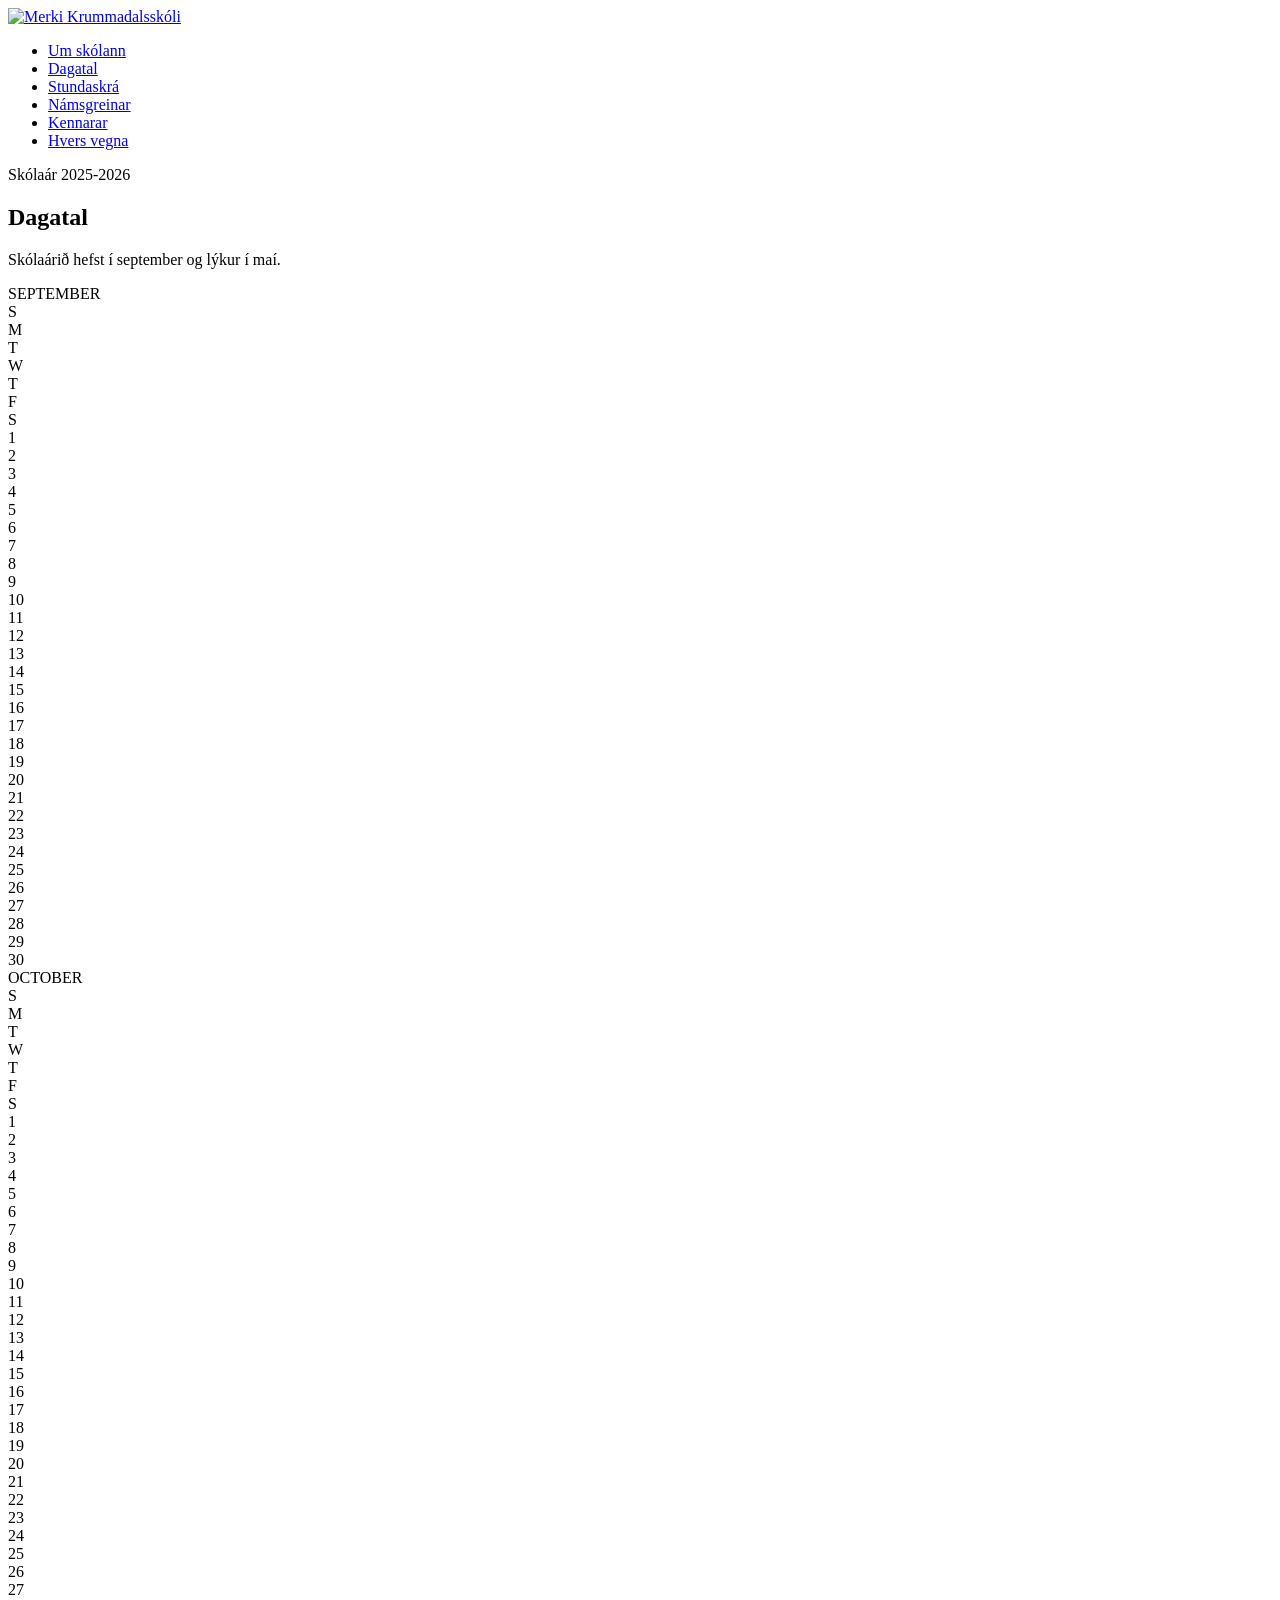
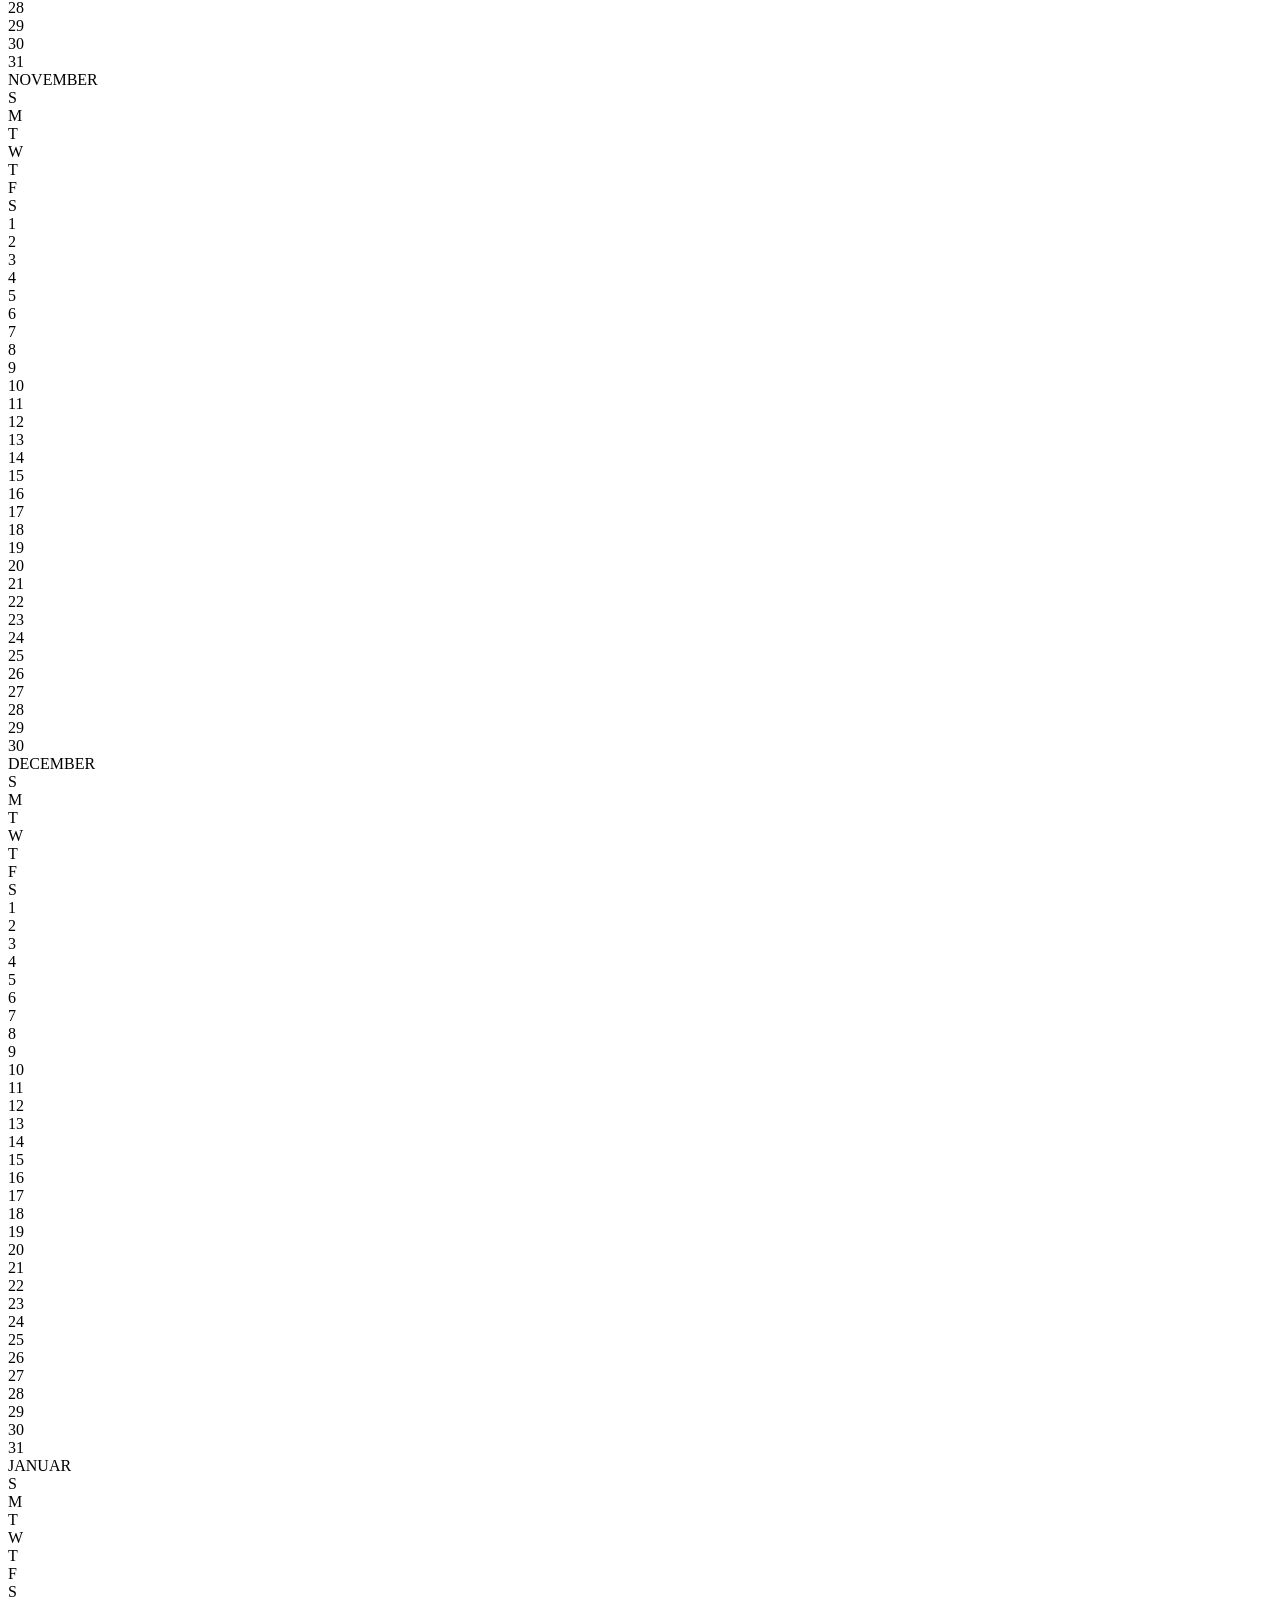
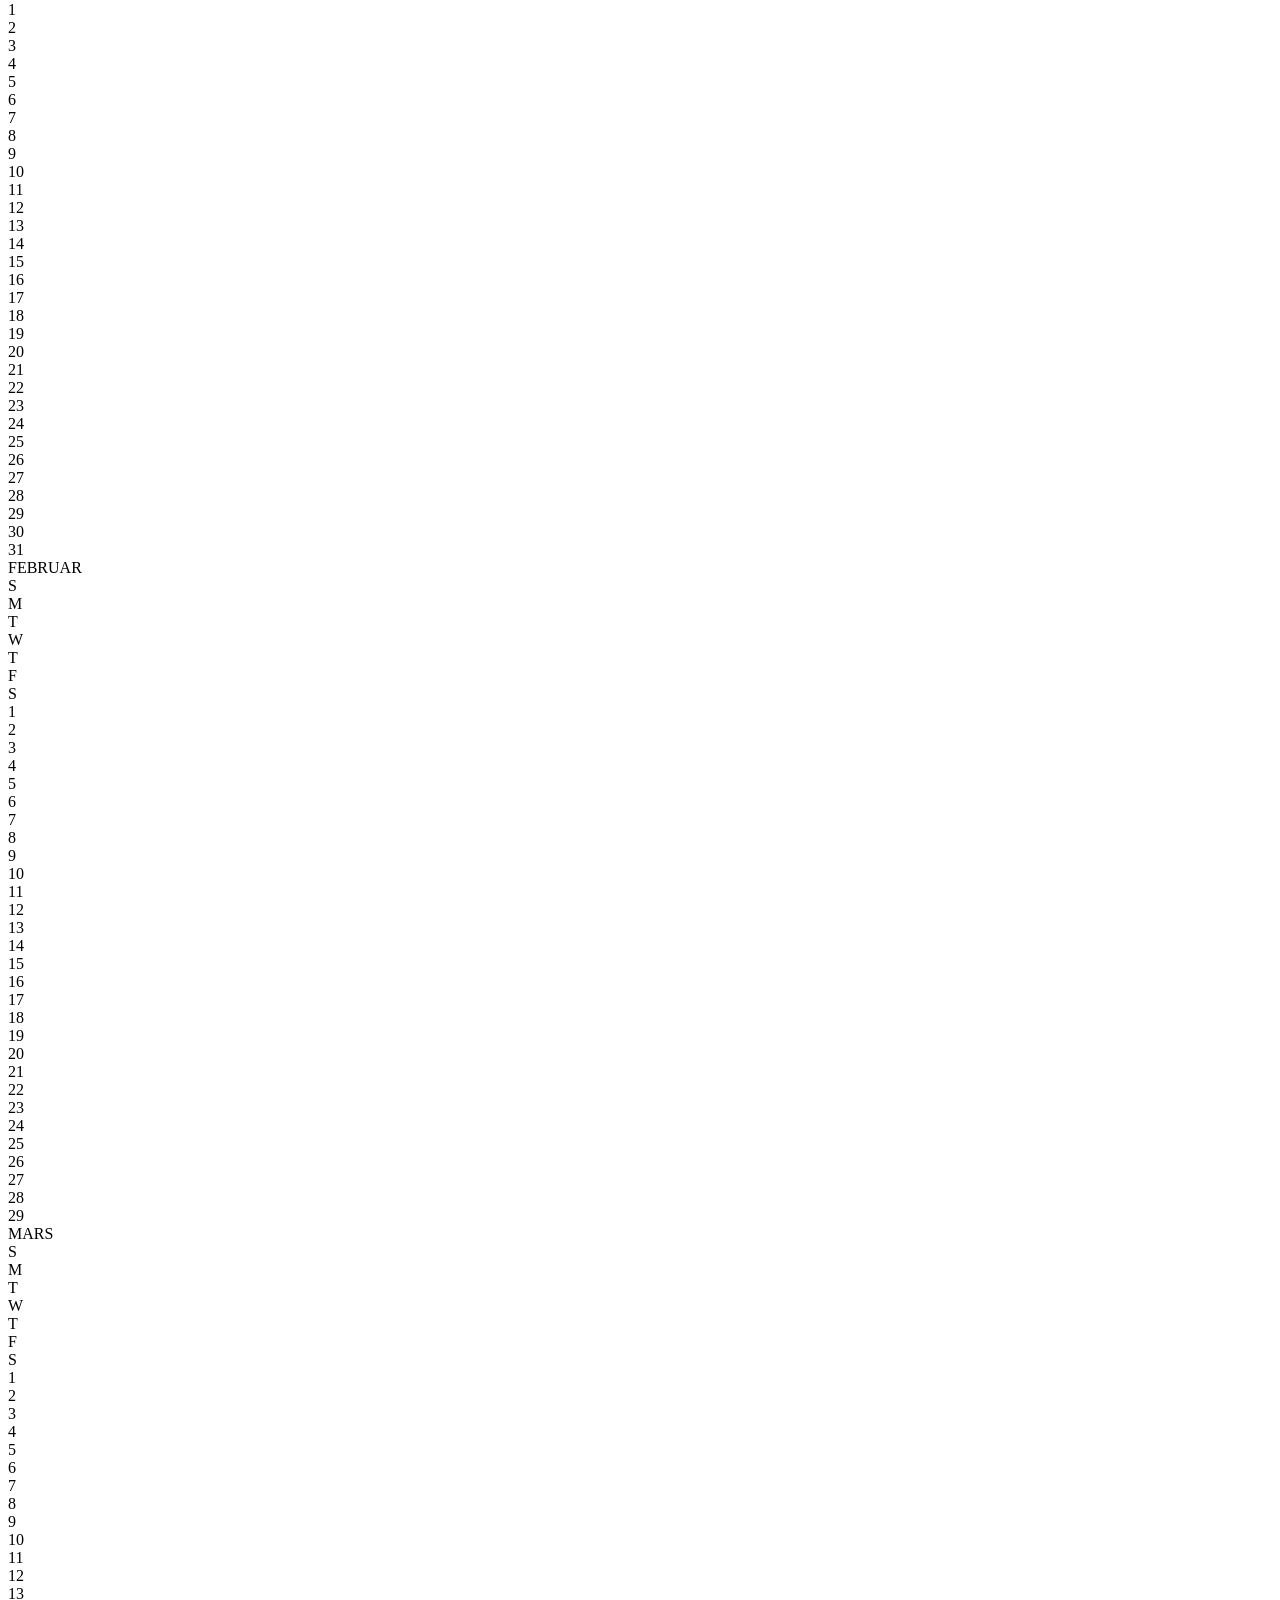
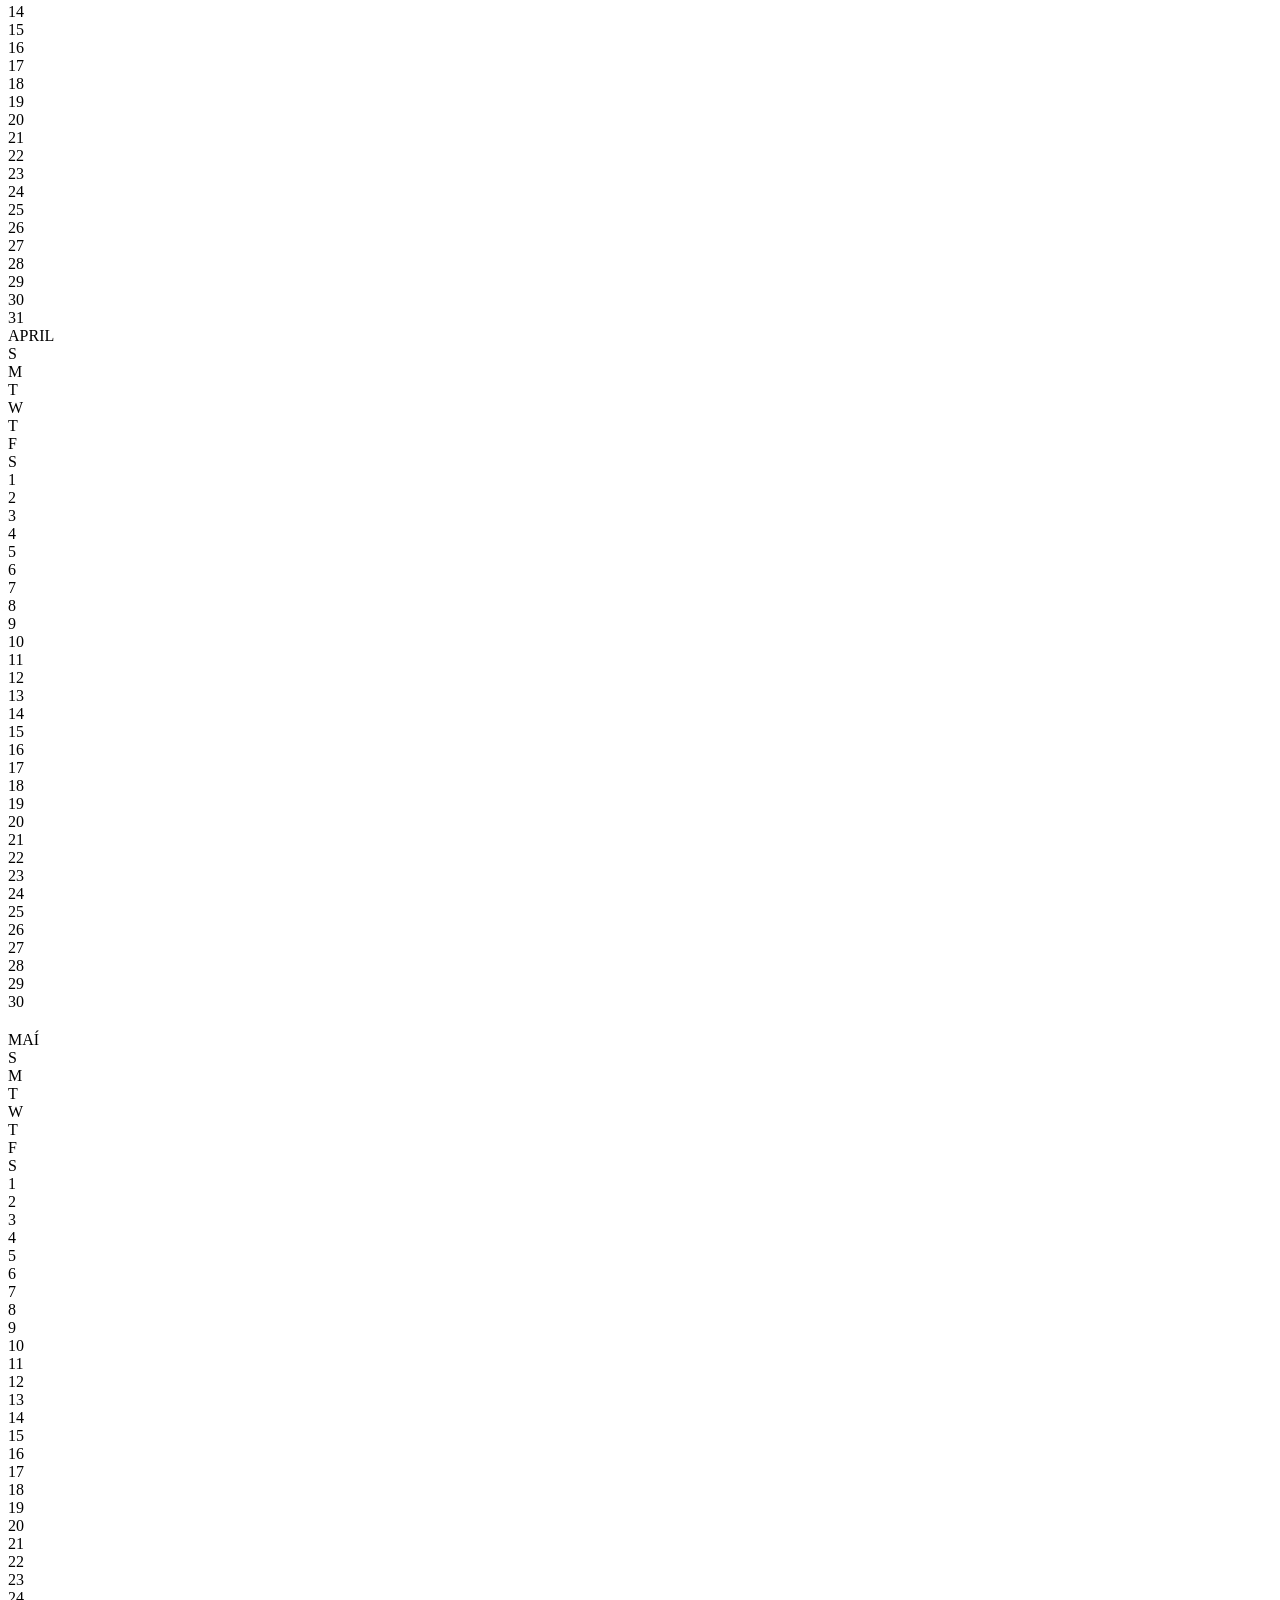
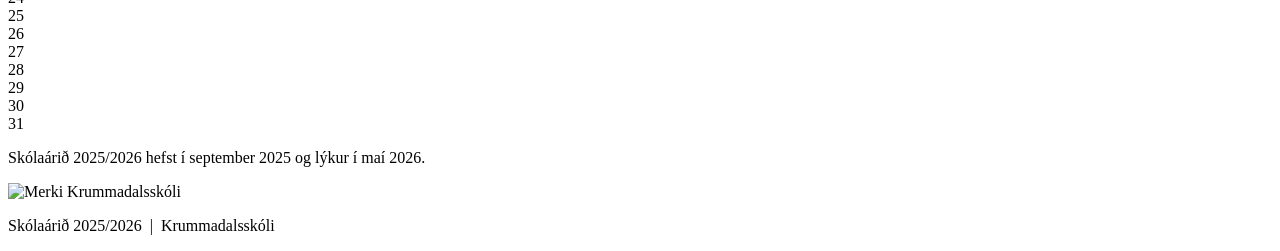
==== dagatal.html @ 973b2765 "Add files via upload" ====
<!DOCTYPE html>
<html lang="is">
<head>
<meta charset="UTF-8">
<meta name="viewport" content="width=device-width, initial-scale=1.0">
<title>Dagatal · Krummadalsskóli</title>
<link href="https://fonts.googleapis.com/css2?family=Fraunces:opsz,wght@9..144,700;9..144,900&family=Source+Serif+4:ital,wght@0,300;0,400;0,600;1,300&display=swap" rel="stylesheet">
<link rel="stylesheet" href="assets/style.css">
</head>
<body class="page-body">

<nav>
  <a class="nav-logo" href="index.html">
    <img src="assets/logo.jpg" alt="Merki">
    <span>Krummadalsskóli</span>
  </a>
  <ul class="nav-links">
    <li><a href="um.html">Um skólann</a></li>
    <li><a href="dagatal.html" class="active">Dagatal</a></li>
    <li><a href="stundaskra.html">Stundaskrá</a></li>
    <li><a href="namsgreinar.html">Námsgreinar</a></li>
    <li><a href="kennarar.html">Kennarar</a></li>
    <li><a href="hvers-vegna.html">Hvers vegna</a></li>
  </ul>
</nav>

<main>

<section class="subhero">
  <span class="label">Skólaár 2025-2026</span>
  <h1>Dagatal</h1>
  <p class="subhero-lead">Skólaárið hefst í september og lýkur í maí.</p>
</section>

<section class="calendar-section">
  <div class="container">

    <div class="cal-grid">

      <!-- SEPTEMBER -->
      <div class="cal-month">
        <div class="cal-header">SEPTEMBER</div>
        <div class="cal-days">
          <div class="cal-day-name">S</div><div class="cal-day-name">M</div><div class="cal-day-name">T</div><div class="cal-day-name">W</div><div class="cal-day-name">T</div><div class="cal-day-name">F</div><div class="cal-day-name">S</div>
          <div class="cal-day sun">1</div><div class="cal-day">2</div><div class="cal-day">3</div><div class="cal-day">4</div><div class="cal-day">5</div><div class="cal-day">6</div><div class="cal-day">7</div>
          <div class="cal-day sun">8</div><div class="cal-day">9</div><div class="cal-day">10</div><div class="cal-day">11</div><div class="cal-day">12</div><div class="cal-day">13</div><div class="cal-day">14</div>
          <div class="cal-day sun">15</div><div class="cal-day">16</div><div class="cal-day">17</div><div class="cal-day">18</div><div class="cal-day">19</div><div class="cal-day">20</div><div class="cal-day">21</div>
          <div class="cal-day sun">22</div><div class="cal-day">23</div><div class="cal-day">24</div><div class="cal-day">25</div><div class="cal-day">26</div><div class="cal-day">27</div><div class="cal-day">28</div>
          <div class="cal-day sun">29</div><div class="cal-day">30</div>
        </div>
      </div>

      <!-- OCTOBER -->
      <div class="cal-month">
        <div class="cal-header">OCTOBER</div>
        <div class="cal-days">
          <div class="cal-day-name">S</div><div class="cal-day-name">M</div><div class="cal-day-name">T</div><div class="cal-day-name">W</div><div class="cal-day-name">T</div><div class="cal-day-name">F</div><div class="cal-day-name">S</div>
          <div class="cal-day empty"></div><div class="cal-day">1</div><div class="cal-day">2</div><div class="cal-day">3</div><div class="cal-day">4</div><div class="cal-day">5</div><div class="cal-day sun">6</div>
          <div class="cal-day sun">7</div><div class="cal-day">8</div><div class="cal-day">9</div><div class="cal-day">10</div><div class="cal-day">11</div><div class="cal-day">12</div><div class="cal-day">13</div>
          <div class="cal-day sun">14</div><div class="cal-day">15</div><div class="cal-day">16</div><div class="cal-day">17</div><div class="cal-day">18</div><div class="cal-day">19</div><div class="cal-day">20</div>
          <div class="cal-day sun">21</div><div class="cal-day">22</div><div class="cal-day">23</div><div class="cal-day">24</div><div class="cal-day">25</div><div class="cal-day">26</div><div class="cal-day">27</div>
          <div class="cal-day sun">28</div><div class="cal-day">29</div><div class="cal-day">30</div><div class="cal-day">31</div>
        </div>
      </div>

      <!-- NOVEMBER -->
      <div class="cal-month">
        <div class="cal-header">NOVEMBER</div>
        <div class="cal-days">
          <div class="cal-day-name">S</div><div class="cal-day-name">M</div><div class="cal-day-name">T</div><div class="cal-day-name">W</div><div class="cal-day-name">T</div><div class="cal-day-name">F</div><div class="cal-day-name">S</div>
          <div class="cal-day empty"></div><div class="cal-day empty"></div><div class="cal-day empty"></div><div class="cal-day empty"></div><div class="cal-day empty"></div><div class="cal-day">1</div><div class="cal-day">2</div>
          <div class="cal-day sun">3</div><div class="cal-day">4</div><div class="cal-day">5</div><div class="cal-day">6</div><div class="cal-day">7</div><div class="cal-day">8</div><div class="cal-day">9</div>
          <div class="cal-day sun">10</div><div class="cal-day">11</div><div class="cal-day">12</div><div class="cal-day">13</div><div class="cal-day">14</div><div class="cal-day">15</div><div class="cal-day">16</div>
          <div class="cal-day sun">17</div><div class="cal-day">18</div><div class="cal-day">19</div><div class="cal-day">20</div><div class="cal-day">21</div><div class="cal-day">22</div><div class="cal-day">23</div>
          <div class="cal-day sun">24</div><div class="cal-day">25</div><div class="cal-day">26</div><div class="cal-day">27</div><div class="cal-day">28</div><div class="cal-day">29</div><div class="cal-day">30</div>
        </div>
      </div>

      <!-- DECEMBER -->
      <div class="cal-month">
        <div class="cal-header">DECEMBER</div>
        <div class="cal-days">
          <div class="cal-day-name">S</div><div class="cal-day-name">M</div><div class="cal-day-name">T</div><div class="cal-day-name">W</div><div class="cal-day-name">T</div><div class="cal-day-name">F</div><div class="cal-day-name">S</div>
          <div class="cal-day sun">1</div><div class="cal-day">2</div><div class="cal-day">3</div><div class="cal-day">4</div><div class="cal-day">5</div><div class="cal-day">6</div><div class="cal-day">7</div>
          <div class="cal-day sun">8</div><div class="cal-day">9</div><div class="cal-day">10</div><div class="cal-day">11</div><div class="cal-day">12</div><div class="cal-day">13</div><div class="cal-day">14</div>
          <div class="cal-day sun">15</div><div class="cal-day">16</div><div class="cal-day">17</div><div class="cal-day">18</div><div class="cal-day">19</div><div class="cal-day">20</div><div class="cal-day">21</div>
          <div class="cal-day sun">22</div><div class="cal-day">23</div><div class="cal-day">24</div><div class="cal-day">25</div><div class="cal-day">26</div><div class="cal-day">27</div><div class="cal-day">28</div>
          <div class="cal-day sun">29</div><div class="cal-day">30</div><div class="cal-day">31</div>
        </div>
      </div>

      <!-- JANUAR -->
      <div class="cal-month">
        <div class="cal-header">JANUAR</div>
        <div class="cal-days">
          <div class="cal-day-name">S</div><div class="cal-day-name">M</div><div class="cal-day-name">T</div><div class="cal-day-name">W</div><div class="cal-day-name">T</div><div class="cal-day-name">F</div><div class="cal-day-name">S</div>
          <div class="cal-day empty"></div><div class="cal-day">1</div><div class="cal-day">2</div><div class="cal-day">3</div><div class="cal-day">4</div><div class="cal-day">5</div><div class="cal-day">6</div>
          <div class="cal-day sun">7</div><div class="cal-day">8</div><div class="cal-day">9</div><div class="cal-day">10</div><div class="cal-day">11</div><div class="cal-day">12</div><div class="cal-day">13</div>
          <div class="cal-day sun">14</div><div class="cal-day">15</div><div class="cal-day">16</div><div class="cal-day">17</div><div class="cal-day">18</div><div class="cal-day">19</div><div class="cal-day">20</div>
          <div class="cal-day sun">21</div><div class="cal-day">22</div><div class="cal-day">23</div><div class="cal-day">24</div><div class="cal-day">25</div><div class="cal-day">26</div><div class="cal-day">27</div>
          <div class="cal-day sun">28</div><div class="cal-day">29</div><div class="cal-day">30</div><div class="cal-day">31</div>
        </div>
      </div>

      <!-- FEBRUAR -->
      <div class="cal-month">
        <div class="cal-header">FEBRUAR</div>
        <div class="cal-days">
          <div class="cal-day-name">S</div><div class="cal-day-name">M</div><div class="cal-day-name">T</div><div class="cal-day-name">W</div><div class="cal-day-name">T</div><div class="cal-day-name">F</div><div class="cal-day-name">S</div>
          <div class="cal-day empty"></div><div class="cal-day empty"></div><div class="cal-day empty"></div><div class="cal-day empty"></div><div class="cal-day">1</div><div class="cal-day">2</div><div class="cal-day">3</div>
          <div class="cal-day sun">4</div><div class="cal-day">5</div><div class="cal-day">6</div><div class="cal-day">7</div><div class="cal-day">8</div><div class="cal-day">9</div><div class="cal-day">10</div>
          <div class="cal-day sun">11</div><div class="cal-day">12</div><div class="cal-day">13</div><div class="cal-day">14</div><div class="cal-day">15</div><div class="cal-day">16</div><div class="cal-day">17</div>
          <div class="cal-day sun">18</div><div class="cal-day">19</div><div class="cal-day">20</div><div class="cal-day">21</div><div class="cal-day">22</div><div class="cal-day">23</div><div class="cal-day">24</div>
          <div class="cal-day sun">25</div><div class="cal-day">26</div><div class="cal-day">27</div><div class="cal-day">28</div><div class="cal-day">29</div>
        </div>
      </div>

      <!-- MARS -->
      <div class="cal-month">
        <div class="cal-header">MARS</div>
        <div class="cal-days">
          <div class="cal-day-name">S</div><div class="cal-day-name">M</div><div class="cal-day-name">T</div><div class="cal-day-name">W</div><div class="cal-day-name">T</div><div class="cal-day-name">F</div><div class="cal-day-name">S</div>
          <div class="cal-day empty"></div><div class="cal-day empty"></div><div class="cal-day empty"></div><div class="cal-day empty"></div><div class="cal-day empty"></div><div class="cal-day">1</div><div class="cal-day">2</div>
          <div class="cal-day sun">3</div><div class="cal-day">4</div><div class="cal-day">5</div><div class="cal-day">6</div><div class="cal-day">7</div><div class="cal-day">8</div><div class="cal-day">9</div>
          <div class="cal-day sun">10</div><div class="cal-day">11</div><div class="cal-day">12</div><div class="cal-day">13</div><div class="cal-day">14</div><div class="cal-day">15</div><div class="cal-day">16</div>
          <div class="cal-day sun">17</div><div class="cal-day">18</div><div class="cal-day">19</div><div class="cal-day">20</div><div class="cal-day">21</div><div class="cal-day">22</div><div class="cal-day">23</div>
          <div class="cal-day sun">24</div><div class="cal-day">25</div><div class="cal-day">26</div><div class="cal-day">27</div><div class="cal-day">28</div><div class="cal-day">29</div><div class="cal-day">30</div>
          <div class="cal-day sun">31</div>
        </div>
      </div>

      <!-- APRIL -->
      <div class="cal-month">
        <div class="cal-header">APRIL</div>
        <div class="cal-days">
          <div class="cal-day-name">S</div><div class="cal-day-name">M</div><div class="cal-day-name">T</div><div class="cal-day-name">W</div><div class="cal-day-name">T</div><div class="cal-day-name">F</div><div class="cal-day-name">S</div>
          <div class="cal-day empty"></div><div class="cal-day">1</div><div class="cal-day">2</div><div class="cal-day">3</div><div class="cal-day">4</div><div class="cal-day">5</div><div class="cal-day">6</div>
          <div class="cal-day sun">7</div><div class="cal-day">8</div><div class="cal-day">9</div><div class="cal-day">10</div><div class="cal-day">11</div><div class="cal-day">12</div><div class="cal-day">13</div>
          <div class="cal-day sun">14</div><div class="cal-day">15</div><div class="cal-day">16</div><div class="cal-day">17</div><div class="cal-day">18</div><div class="cal-day">19</div><div class="cal-day">20</div>
          <div class="cal-day sun">21</div><div class="cal-day">22</div><div class="cal-day">23</div><div class="cal-day">24</div><div class="cal-day">25</div><div class="cal-day">26</div><div class="cal-day">27</div>
          <div class="cal-day sun">28</div><div class="cal-day">29</div><div class="cal-day">30</div>
        </div>
      </div>

    </div>

    <!-- MAÍ standalone -->
    <div style="margin-top:1.25rem; max-width:260px;">
      <div class="cal-month">
        <div class="cal-header">MAÍ</div>
        <div class="cal-days">
          <div class="cal-day-name">S</div><div class="cal-day-name">M</div><div class="cal-day-name">T</div><div class="cal-day-name">W</div><div class="cal-day-name">T</div><div class="cal-day-name">F</div><div class="cal-day-name">S</div>
          <div class="cal-day empty"></div><div class="cal-day empty"></div><div class="cal-day empty"></div><div class="cal-day">1</div><div class="cal-day">2</div><div class="cal-day">3</div><div class="cal-day">4</div>
          <div class="cal-day sun">5</div><div class="cal-day">6</div><div class="cal-day">7</div><div class="cal-day">8</div><div class="cal-day">9</div><div class="cal-day">10</div><div class="cal-day">11</div>
          <div class="cal-day sun">12</div><div class="cal-day">13</div><div class="cal-day">14</div><div class="cal-day">15</div><div class="cal-day">16</div><div class="cal-day">17</div><div class="cal-day">18</div>
          <div class="cal-day sun">19</div><div class="cal-day">20</div><div class="cal-day">21</div><div class="cal-day">22</div><div class="cal-day">23</div><div class="cal-day">24</div><div class="cal-day">25</div>
          <div class="cal-day sun">26</div><div class="cal-day">27</div><div class="cal-day">28</div><div class="cal-day">29</div><div class="cal-day">30</div><div class="cal-day">31</div>
        </div>
      </div>
    </div>
    <p class="cal-note">Skólaárið 2025/2026 hefst í september 2025 og lýkur í maí 2026.</p>
  </div>
</section>

</main>

<footer>
  <div class="footer-logo">
    <img src="assets/logo.jpg" alt="Merki">
    <span>Krummadalsskóli</span>
  </div>
  <div class="footer-line"></div>
  <p>Skólaárið 2025/2026 &nbsp;|&nbsp; Krummadalsskóli</p>
</footer>

</body>
</html>
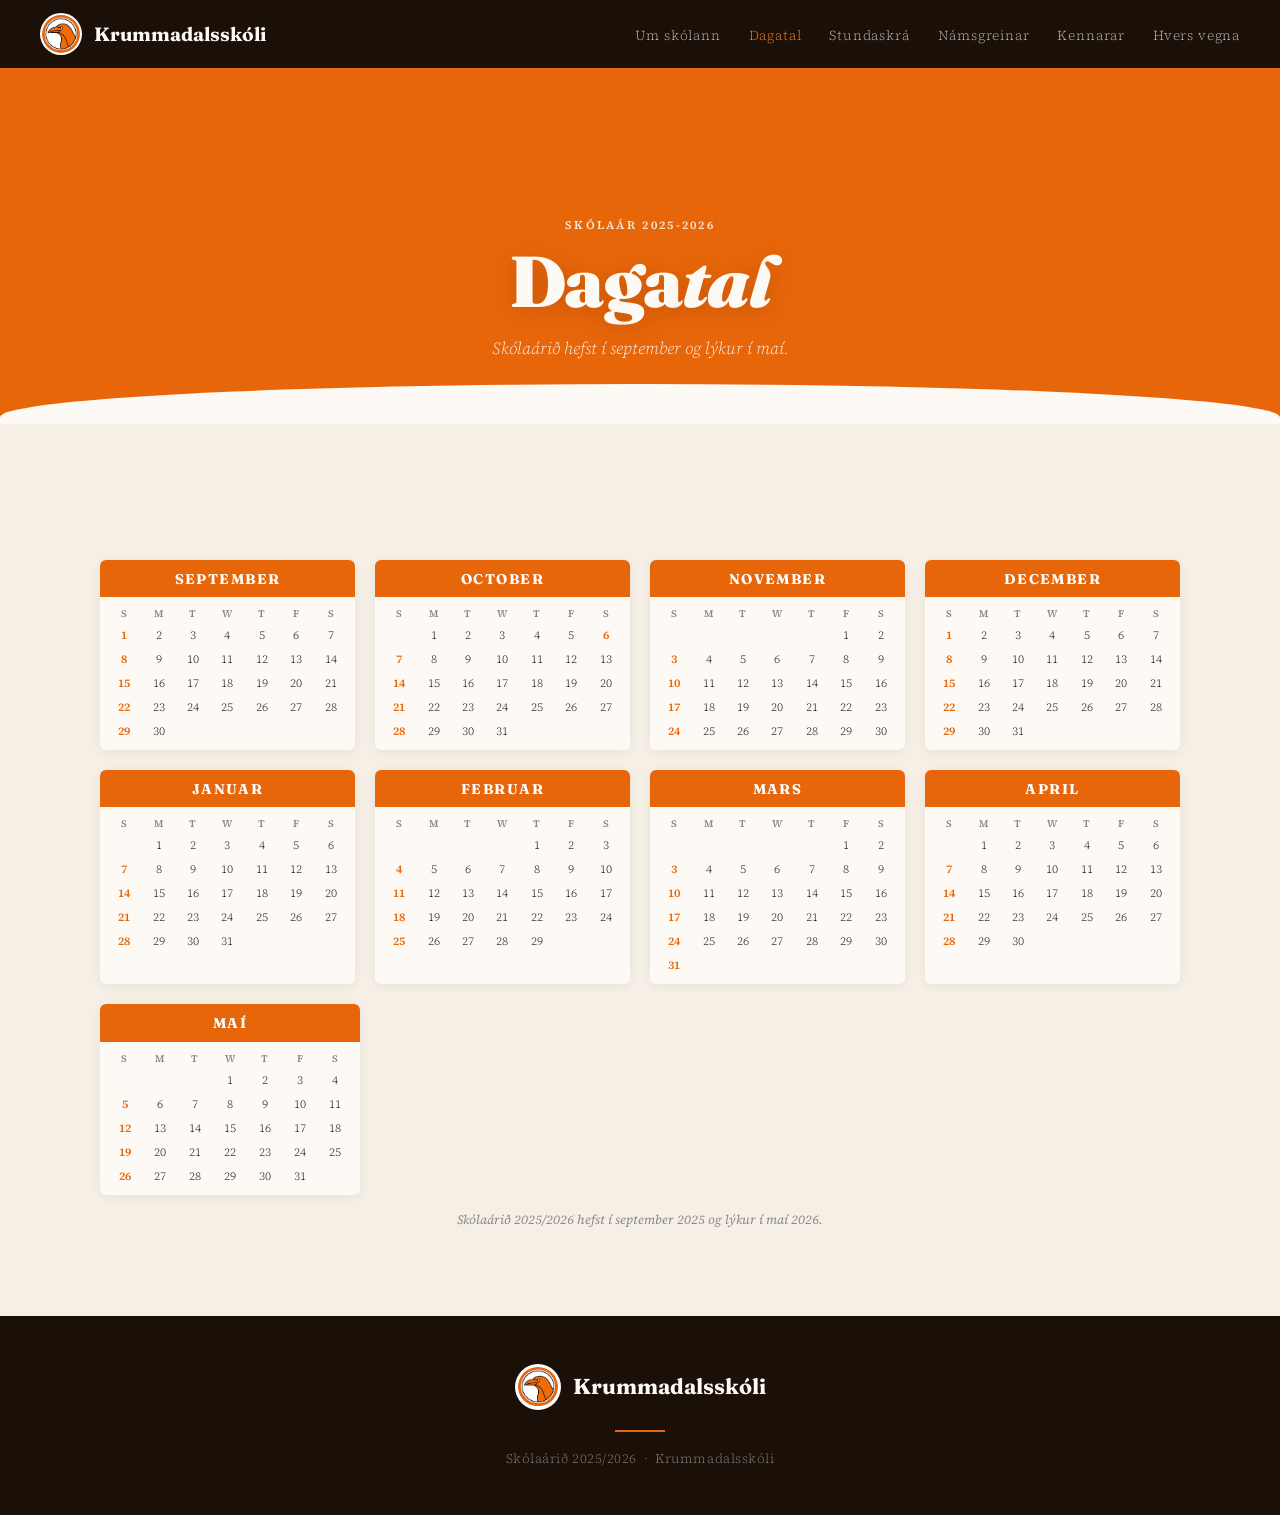
==== commit 28d356ba: "Add files via upload" ====
--- a/dagatal.html
+++ b/dagatal.html
@@ -4,7 +4,7 @@
 <meta charset="UTF-8">
 <meta name="viewport" content="width=device-width, initial-scale=1.0">
 <title>Dagatal · Krummadalsskóli</title>
-<link href="https://fonts.googleapis.com/css2?family=Fraunces:opsz,wght@9..144,700;9..144,900&family=Source+Serif+4:ital,wght@0,300;0,400;0,600;1,300&display=swap" rel="stylesheet">
+<link href="https://fonts.googleapis.com/css2?family=Fraunces:ital,opsz,wght@0,9..144,400;0,9..144,700;0,9..144,900;1,9..144,400;1,9..144,700;1,9..144,900&family=Source+Serif+4:ital,wght@0,300;0,400;0,500;0,600;1,300;1,400&display=swap" rel="stylesheet">
 <link rel="stylesheet" href="assets/style.css">
 </head>
 <body class="page-body">
@@ -27,9 +27,11 @@
 <main>
 
 <section class="subhero">
+  <div class="subhero-content">
   <span class="label">Skólaár 2025-2026</span>
-  <h1>Dagatal</h1>
+  <h1>Daga<em>tal</em></h1>
   <p class="subhero-lead">Skólaárið hefst í september og lýkur í maí.</p>
+  </div>
 </section>
 
 <section class="calendar-section">
@@ -170,8 +172,9 @@
     <span>Krummadalsskóli</span>
   </div>
   <div class="footer-line"></div>
-  <p>Skólaárið 2025/2026 &nbsp;|&nbsp; Krummadalsskóli</p>
+  <p>Skólaárið 2025/2026 &nbsp;·&nbsp; Krummadalsskóli</p>
 </footer>
 
+<script src="assets/script.js"></script>
 </body>
 </html>
--- a/assets/style.css
+++ b/assets/style.css
@@ -0,0 +1,193 @@
+:root {
+  --orange: #E8660A;
+  --orange-light: #F07D2A;
+  --orange-dark: #C4520A;
+  --black: #1A1008;
+  --white: #FDFAF6;
+  --off-white: #F5EFE6;
+  --gray: #888;
+}
+* { margin:0; padding:0; box-sizing:border-box; }
+html { scroll-behavior: smooth; }
+body { font-family: 'Source Serif 4', Georgia, serif; background: var(--white); color: var(--black); overflow-x: hidden; min-height: 100vh; display: flex; flex-direction: column; }
+main { flex: 1; }
+
+/* NAV */
+nav {
+  position: fixed; top:0; left:0; right:0; z-index:100;
+  background: var(--black);
+  display: flex; align-items: center; justify-content: space-between;
+  padding: 0 2.5rem; height: 68px;
+}
+.nav-logo { display:flex; align-items:center; gap:12px; text-decoration:none; }
+.nav-logo img { width:42px; height:42px; background:white; border-radius:50%; padding:2px; object-fit:contain; }
+.nav-logo span { font-family:'Fraunces',serif; font-weight:700; font-size:1.2rem; color:var(--white); }
+.nav-links { display:flex; gap:1.75rem; list-style:none; }
+.nav-links a { color:rgba(255,255,255,0.7); text-decoration:none; font-size:0.85rem; font-weight:300; letter-spacing:0.06em; transition:color 0.2s; }
+.nav-links a:hover { color:var(--orange-light); }
+.nav-links a.active { color:var(--orange-light); }
+
+/* HERO (forsíða) */
+.hero {
+  min-height:100vh; background:var(--orange);
+  display:flex; flex-direction:column; align-items:center; justify-content:center;
+  text-align:center; padding:6rem 2rem 5rem; position:relative; overflow:hidden;
+}
+.hero::after {
+  content:''; position:absolute; bottom:-60px; left:0; right:0;
+  height:120px; background:var(--white); border-radius:60% 60% 0 0 / 60px 60px 0 0;
+}
+.hero-logo {
+  background:white; border-radius:50%; padding:12px;
+  width:160px; height:160px; display:flex; align-items:center; justify-content:center;
+  margin-bottom:2rem; box-shadow:0 20px 60px rgba(0,0,0,0.2);
+  animation: popIn 0.7s ease-out both;
+}
+.hero-logo img { width:136px; height:136px; object-fit:contain; border-radius:50%; }
+@keyframes popIn { from{opacity:0;transform:scale(0.7)} to{opacity:1;transform:scale(1)} }
+.hero h1 {
+  font-family:'Fraunces',serif; font-weight:900;
+  font-size:clamp(3.5rem,9vw,7rem); color:var(--white);
+  line-height:0.92; letter-spacing:-0.03em;
+  text-shadow:0 4px 24px rgba(0,0,0,0.18);
+  animation: upIn 0.7s 0.15s ease-out both;
+}
+.hero-tagline {
+  margin-top:1.5rem; font-size:1.1rem; font-weight:300; font-style:italic;
+  color:rgba(255,255,255,0.88); animation: upIn 0.7s 0.3s ease-out both;
+}
+.hero-btns { margin-top:2.5rem; display:flex; gap:1rem; flex-wrap:wrap; justify-content:center; animation: upIn 0.7s 0.45s ease-out both; }
+@keyframes upIn { from{opacity:0;transform:translateY(24px)} to{opacity:1;transform:translateY(0)} }
+.btn { padding:0.8rem 1.8rem; border-radius:4px; font-family:'Source Serif 4',serif; font-size:0.88rem; font-weight:600; text-decoration:none; letter-spacing:0.05em; transition:all 0.2s; border:none; cursor:pointer; display:inline-block; }
+.btn-white { background:var(--white); color:var(--orange-dark); }
+.btn-white:hover { background:var(--black); color:var(--white); }
+.btn-outline { background:transparent; color:var(--white); border:2px solid rgba(255,255,255,0.55); }
+.btn-outline:hover { background:rgba(255,255,255,0.15); }
+
+/* SUBPAGE HERO (innri síður) */
+.subhero {
+  background: var(--orange);
+  padding: 9rem 2rem 4rem;
+  text-align: center;
+  color: var(--white);
+  position: relative;
+  overflow: hidden;
+}
+.subhero::after {
+  content:''; position:absolute; bottom:-40px; left:0; right:0;
+  height:80px; background:var(--white); border-radius:60% 60% 0 0 / 40px 40px 0 0;
+}
+.subhero .label {
+  display:inline-block; font-size:0.72rem; font-weight:600; letter-spacing:0.2em;
+  text-transform:uppercase; color:rgba(255,255,255,0.85); margin-bottom:0.75rem;
+}
+.subhero h1 {
+  font-family:'Fraunces',serif; font-weight:900;
+  font-size:clamp(2.5rem,6vw,4.5rem); line-height:1; letter-spacing:-0.02em;
+  text-shadow:0 4px 24px rgba(0,0,0,0.15);
+}
+.subhero p.subhero-lead {
+  margin-top:1.25rem; font-size:1.05rem; font-weight:300; font-style:italic;
+  color:rgba(255,255,255,0.9); max-width:620px; margin-left:auto; margin-right:auto;
+}
+
+/* SECTIONS */
+section { padding:5.5rem 2rem; }
+.container { max-width:1080px; margin:0 auto; }
+.label { display:inline-block; font-size:0.72rem; font-weight:600; letter-spacing:0.2em; text-transform:uppercase; color:var(--orange); margin-bottom:0.75rem; }
+.s-title { font-family:'Fraunces',serif; font-weight:900; font-size:clamp(2rem,5vw,3.2rem); line-height:1.05; color:var(--black); margin-bottom:1.25rem; }
+.s-body { font-size:1.05rem; font-weight:300; line-height:1.85; color:#3D2E1E; max-width:660px; }
+
+/* UM SKÓLANN */
+.about { background:var(--white); }
+
+/* DAGATAL */
+.calendar-section { background:var(--off-white); }
+.cal-grid { display:grid; grid-template-columns:repeat(4,1fr); gap:1.25rem; margin-top:3rem; }
+.cal-month { background:var(--white); border-radius:6px; overflow:hidden; box-shadow:0 2px 12px rgba(0,0,0,0.06); }
+.cal-header { background:var(--orange); color:white; text-align:center; padding:0.6rem; font-family:'Fraunces',serif; font-weight:700; font-size:0.88rem; letter-spacing:0.1em; }
+.cal-days { display:grid; grid-template-columns:repeat(7,1fr); padding:0.5rem; gap:2px; }
+.cal-day-name { text-align:center; font-size:0.62rem; font-weight:600; letter-spacing:0.05em; color:var(--gray); padding:2px 0; }
+.cal-day { text-align:center; font-size:0.72rem; padding:3px 1px; border-radius:3px; color:var(--black); font-weight:300; }
+.cal-day.sun { color:var(--orange); font-weight:600; }
+.cal-day.empty { }
+.cal-note { font-size:0.8rem; color:var(--gray); text-align:center; margin-top:1rem; font-style:italic; }
+
+/* STUNDASKRÁ */
+.schedule-section { background:var(--white); }
+.schedule-grid { display:grid; grid-template-columns:repeat(3,1fr); gap:1.5rem; margin-top:3rem; }
+.day-card { background:var(--off-white); border-radius:8px; overflow:hidden; }
+.day-header { background:var(--orange); color:white; padding:0.75rem 1.25rem; font-family:'Fraunces',serif; font-weight:700; font-size:1rem; }
+.day-body { padding:0.75rem 1.25rem; }
+.time-slot { display:flex; justify-content:space-between; align-items:center; padding:0.5rem 0; border-bottom:1px dashed rgba(0,0,0,0.1); font-size:0.88rem; }
+.time-slot:last-child { border-bottom:none; }
+.time-slot .time { color:var(--gray); font-size:0.78rem; font-weight:300; white-space:nowrap; margin-right:0.75rem; }
+.time-slot .subj { font-weight:400; color:var(--black); }
+.time-slot.break .subj { color:var(--orange-dark); font-style:italic; font-size:0.82rem; }
+.time-slot.food .subj { color:#6B4C2A; font-style:italic; font-size:0.82rem; }
+
+/* NÁMSGREINAR */
+.subjects-section { background:var(--off-white); }
+.subj-grid { display:grid; grid-template-columns:repeat(auto-fit,minmax(140px,1fr)); gap:1.25rem; margin-top:2.75rem; }
+.subj-card { background:var(--white); border:2px solid #E8E0D5; border-radius:6px; padding:1.4rem 1rem; text-align:center; transition:all 0.22s; position:relative; overflow:hidden; }
+.subj-card::after { content:''; position:absolute; bottom:0; left:0; right:0; height:3px; background:var(--orange); transform:scaleX(0); transition:transform 0.22s; }
+.subj-card:hover { border-color:var(--orange); transform:translateY(-4px); box-shadow:0 8px 24px rgba(232,102,10,0.14); }
+.subj-card:hover::after { transform:scaleX(1); }
+.subj-icon { font-size:1.9rem; margin-bottom:0.6rem; display:block; }
+.subj-name { font-family:'Fraunces',serif; font-weight:700; font-size:0.95rem; }
+
+/* HREIÐRIÐ */
+.nest { background:var(--black); color:var(--white); position:relative; overflow:hidden; }
+.nest::before { content:'Hreiðrið'; position:absolute; right:-1rem; top:50%; transform:translateY(-50%); font-family:'Fraunces',serif; font-size:12rem; font-weight:900; color:rgba(255,255,255,0.03); white-space:nowrap; pointer-events:none; }
+.nest .s-title { color:var(--white); }
+.nest .s-body { color:rgba(255,255,255,0.72); }
+.nest-feats { display:flex; flex-wrap:wrap; gap:1rem; margin-top:2.5rem; }
+.nest-feat { display:flex; align-items:center; gap:0.65rem; background:rgba(255,255,255,0.07); border:1px solid rgba(255,255,255,0.1); border-radius:6px; padding:0.65rem 1.1rem; }
+.nest-feat-icon { font-size:1.3rem; }
+.nest-feat-text { font-size:0.9rem; color:rgba(255,255,255,0.82); font-weight:300; }
+
+/* KENNARAR */
+.teachers { background:var(--white); }
+.teachers-grid { display:grid; grid-template-columns:1.1fr 1fr; gap:4rem; align-items:center; margin-top:3rem; }
+.quote-block { background:var(--orange); border-radius:8px; padding:2.75rem; position:relative; }
+.quote-block::before { content:'"'; position:absolute; top:-0.75rem; left:1.5rem; font-family:'Fraunces',serif; font-size:7rem; color:rgba(255,255,255,0.18); line-height:1; }
+.quote-text { font-family:'Fraunces',serif; font-size:1.45rem; font-weight:700; color:white; line-height:1.35; position:relative; z-index:1; }
+
+/* HUGMYNDAFRÆÐI */
+.philosophy { background:var(--off-white); }
+.pillars { display:grid; grid-template-columns:repeat(3,1fr); gap:1.75rem; margin-top:3rem; }
+.pillar { background:var(--white); border-radius:8px; border-top:4px solid var(--orange); padding:2.25rem 1.75rem; box-shadow:0 2px 12px rgba(0,0,0,0.05); }
+.pillar-num { font-family:'Fraunces',serif; font-size:2.8rem; font-weight:900; color:var(--orange); line-height:1; margin-bottom:0.75rem; }
+.pillar h3 { font-family:'Fraunces',serif; font-size:1.2rem; font-weight:700; margin-bottom:0.6rem; }
+.pillar p { font-size:0.93rem; font-weight:300; line-height:1.75; color:#4A3A28; }
+
+/* HVERS VEGNA */
+.why { background:var(--white); }
+.why-list { margin-top:2.75rem; display:flex; flex-direction:column; gap:1.1rem; max-width:700px; }
+.why-item { display:flex; gap:1.1rem; align-items:flex-start; padding:1.4rem; border-radius:6px; background:var(--off-white); border-left:4px solid var(--orange); }
+.why-dot { width:30px; height:30px; background:var(--orange); border-radius:50%; display:flex; align-items:center; justify-content:center; flex-shrink:0; margin-top:2px; }
+.why-dot span { color:white; font-weight:700; font-size:0.78rem; font-family:'Fraunces',serif; }
+.why-text { font-size:0.98rem; line-height:1.75; font-weight:300; color:#3D2E1E; }
+
+/* FOOTER */
+footer { background:var(--black); color:var(--white); padding:3rem 2rem; text-align:center; margin-top: auto; }
+.footer-logo { display:flex; align-items:center; justify-content:center; gap:12px; margin-bottom:1.25rem; }
+.footer-logo img { width:46px; height:46px; background:white; border-radius:50%; padding:3px; object-fit:contain; }
+.footer-logo span { font-family:'Fraunces',serif; font-weight:700; font-size:1.35rem; color:var(--white); }
+.footer-line { width:50px; height:2px; background:var(--orange); margin:1.1rem auto; }
+footer p { font-size:0.82rem; font-weight:300; color:rgba(255,255,255,0.45); letter-spacing:0.04em; }
+
+/* PAGE BODY (innri síður þurfa pláss undir nav) */
+.page-body { padding-top: 68px; }
+
+@media(max-width:900px) {
+  .teachers-grid { grid-template-columns:1fr; gap:2.5rem; }
+  .pillars { grid-template-columns:1fr 1fr; }
+  .cal-grid { grid-template-columns:repeat(2,1fr); }
+  .schedule-grid { grid-template-columns:1fr 1fr; }
+}
+@media(max-width:600px) {
+  nav { padding: 0 1rem; }
+  .nav-links { display:none; }
+  .pillars,.cal-grid,.schedule-grid { grid-template-columns:1fr; }
+}
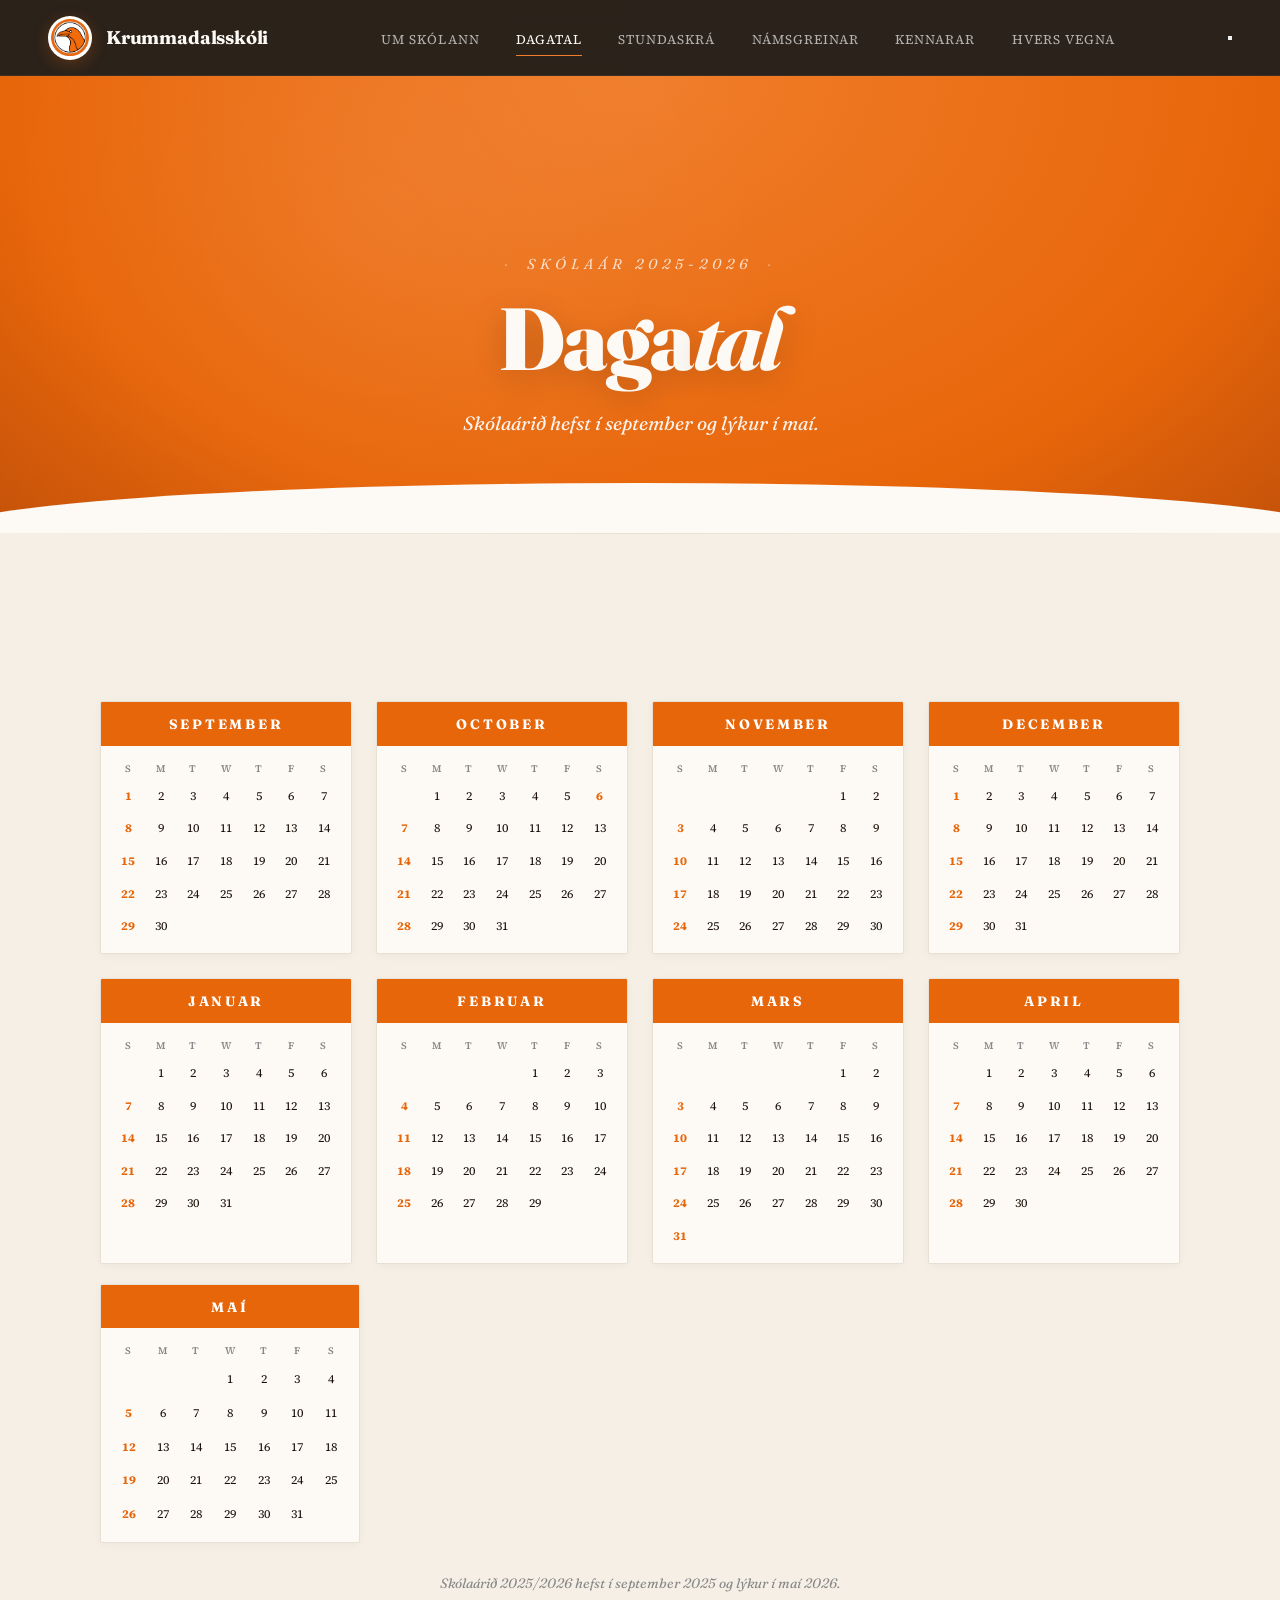
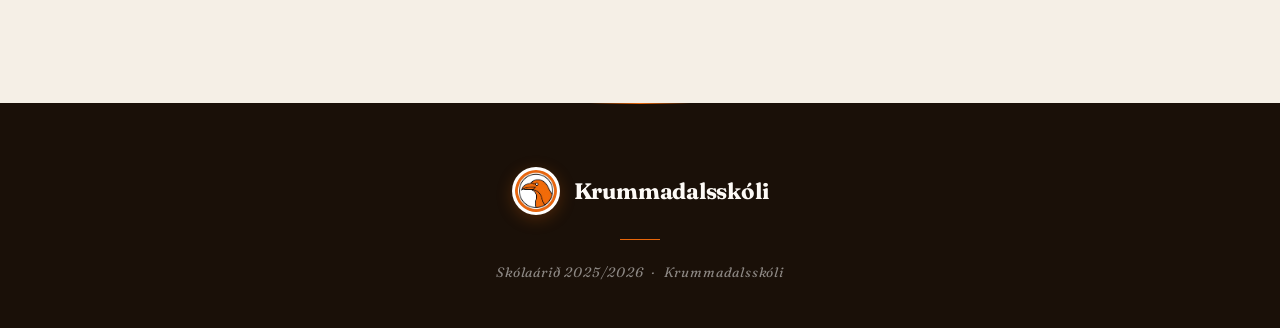
==== commit 9fd47052: "Add files via upload" ====
--- a/dagatal.html
+++ b/dagatal.html
@@ -22,6 +22,7 @@
     <li><a href="kennarar.html">Kennarar</a></li>
     <li><a href="hvers-vegna.html">Hvers vegna</a></li>
   </ul>
+  <button class="nav-burger" aria-label="Valmynd" aria-expanded="false"><span></span><span></span><span></span></button>
 </nav>
 
 <main>
--- a/assets/style.css
+++ b/assets/style.css
@@ -2,192 +2,834 @@
   --orange: #E8660A;
   --orange-light: #F07D2A;
   --orange-dark: #C4520A;
+  --orange-glow: #FF8B3D;
   --black: #1A1008;
+  --black-soft: #2A1D10;
   --white: #FDFAF6;
   --off-white: #F5EFE6;
+  --cream: #EFE6D6;
   --gray: #888;
+  --gray-line: #E8E0D5;
+  --shadow-sm: 0 2px 8px rgba(26,16,8,0.04);
+  --shadow-md: 0 8px 32px rgba(26,16,8,0.08);
+  --shadow-lg: 0 24px 64px rgba(26,16,8,0.12);
+  --shadow-orange: 0 16px 48px rgba(232,102,10,0.18);
 }
 * { margin:0; padding:0; box-sizing:border-box; }
 html { scroll-behavior: smooth; }
-body { font-family: 'Source Serif 4', Georgia, serif; background: var(--white); color: var(--black); overflow-x: hidden; min-height: 100vh; display: flex; flex-direction: column; }
-main { flex: 1; }
-
-/* NAV */
+body {
+  font-family: 'Source Serif 4', Georgia, serif;
+  background: var(--white);
+  color: var(--black);
+  overflow-x: hidden;
+  min-height: 100vh;
+  display: flex;
+  flex-direction: column;
+  -webkit-font-smoothing: antialiased;
+  -moz-osx-font-smoothing: grayscale;
+}
+main { flex: 1; display: flex; flex-direction: column; }
+main > section:last-child { flex: 1; }
+
+body::before {
+  content:'';
+  position: fixed; inset: 0;
+  background-image:
+    radial-gradient(circle at 20% 10%, rgba(232,102,10,0.025) 0%, transparent 50%),
+    radial-gradient(circle at 80% 90%, rgba(232,102,10,0.02) 0%, transparent 50%);
+  pointer-events: none;
+  z-index: 0;
+}
+nav, main, footer { position: relative; z-index: 1; }
+
+/* ===== NAV ===== */
 nav {
   position: fixed; top:0; left:0; right:0; z-index:100;
-  background: var(--black);
+  background: rgba(26,16,8,0.92);
+  backdrop-filter: blur(12px);
+  -webkit-backdrop-filter: blur(12px);
   display: flex; align-items: center; justify-content: space-between;
-  padding: 0 2.5rem; height: 68px;
-}
-.nav-logo { display:flex; align-items:center; gap:12px; text-decoration:none; }
-.nav-logo img { width:42px; height:42px; background:white; border-radius:50%; padding:2px; object-fit:contain; }
-.nav-logo span { font-family:'Fraunces',serif; font-weight:700; font-size:1.2rem; color:var(--white); }
-.nav-links { display:flex; gap:1.75rem; list-style:none; }
-.nav-links a { color:rgba(255,255,255,0.7); text-decoration:none; font-size:0.85rem; font-weight:300; letter-spacing:0.06em; transition:color 0.2s; }
-.nav-links a:hover { color:var(--orange-light); }
-.nav-links a.active { color:var(--orange-light); }
-
-/* HERO (forsíða) */
+  padding: 0 3rem; height: 76px;
+  border-bottom: 1px solid rgba(255,255,255,0.06);
+}
+.nav-logo { display:flex; align-items:center; gap:14px; text-decoration:none; transition: opacity 0.3s; }
+.nav-logo:hover { opacity: 0.85; }
+.nav-logo img {
+  width:44px; height:44px;
+  background:white;
+  border-radius:50%;
+  padding:3px;
+  object-fit:contain;
+  box-shadow: 0 4px 16px rgba(232,102,10,0.25);
+}
+.nav-logo span {
+  font-family:'Fraunces',serif;
+  font-weight:700;
+  font-size:1.15rem;
+  color:var(--white);
+  letter-spacing: -0.01em;
+}
+.nav-links { display:flex; gap:2.25rem; list-style:none; }
+.nav-links a {
+  color:rgba(255,255,255,0.65);
+  text-decoration:none;
+  font-size:0.82rem;
+  font-weight:400;
+  letter-spacing:0.08em;
+  text-transform: uppercase;
+  transition: color 0.3s ease;
+  position: relative;
+  padding: 0.25rem 0;
+}
+.nav-links a::after {
+  content:''; position:absolute; bottom:-4px; left:50%; right:50%;
+  height: 1px; background: var(--orange-light);
+  transition: all 0.3s ease;
+}
+.nav-links a:hover, .nav-links a.active { color: var(--white); }
+.nav-links a:hover::after, .nav-links a.active::after { left: 0; right: 0; }
+
+/* ===== HERO ===== */
 .hero {
-  min-height:100vh; background:var(--orange);
+  min-height:100vh;
+  background:
+    radial-gradient(ellipse at top, var(--orange-light) 0%, var(--orange) 50%, var(--orange-dark) 100%);
   display:flex; flex-direction:column; align-items:center; justify-content:center;
-  text-align:center; padding:6rem 2rem 5rem; position:relative; overflow:hidden;
+  text-align:center; padding:8rem 2rem 6rem;
+  position:relative; overflow:hidden;
+}
+.hero::before {
+  content:''; position:absolute; inset:0;
+  background-image:
+    radial-gradient(circle at 30% 40%, rgba(255,255,255,0.08) 0%, transparent 40%),
+    radial-gradient(circle at 70% 60%, rgba(0,0,0,0.08) 0%, transparent 40%);
+  pointer-events: none;
 }
 .hero::after {
-  content:''; position:absolute; bottom:-60px; left:0; right:0;
-  height:120px; background:var(--white); border-radius:60% 60% 0 0 / 60px 60px 0 0;
+  content:''; position:absolute; bottom:-80px; left:-5%; right:-5%;
+  height:160px; background:var(--white);
+  border-radius:50% 50% 0 0 / 80px 80px 0 0;
+  z-index: 2;
+}
+.hero-eyebrow {
+  font-family: 'Fraunces', serif;
+  font-style: italic;
+  font-weight: 400;
+  font-size: 0.95rem;
+  color: rgba(255,255,255,0.75);
+  letter-spacing: 0.4em;
+  text-transform: uppercase;
+  margin-bottom: 2rem;
+  animation: upIn 0.8s ease-out both;
+  position: relative; z-index: 3;
+}
+.hero-eyebrow::before, .hero-eyebrow::after {
+  content:'·'; margin: 0 1rem; opacity: 0.5;
 }
 .hero-logo {
-  background:white; border-radius:50%; padding:12px;
-  width:160px; height:160px; display:flex; align-items:center; justify-content:center;
-  margin-bottom:2rem; box-shadow:0 20px 60px rgba(0,0,0,0.2);
-  animation: popIn 0.7s ease-out both;
-}
-.hero-logo img { width:136px; height:136px; object-fit:contain; border-radius:50%; }
+  background:white; border-radius:50%; padding:14px;
+  width:180px; height:180px; display:flex; align-items:center; justify-content:center;
+  margin-bottom:2.5rem;
+  box-shadow:
+    0 32px 80px rgba(0,0,0,0.25),
+    0 0 0 1px rgba(255,255,255,0.4),
+    inset 0 0 0 8px rgba(232,102,10,0.04);
+  animation: popIn 1s ease-out both;
+  position: relative; z-index: 3;
+}
+.hero-logo img { width:152px; height:152px; object-fit:contain; border-radius:50%; }
 @keyframes popIn { from{opacity:0;transform:scale(0.7)} to{opacity:1;transform:scale(1)} }
 .hero h1 {
   font-family:'Fraunces',serif; font-weight:900;
-  font-size:clamp(3.5rem,9vw,7rem); color:var(--white);
-  line-height:0.92; letter-spacing:-0.03em;
-  text-shadow:0 4px 24px rgba(0,0,0,0.18);
-  animation: upIn 0.7s 0.15s ease-out both;
+  font-size:clamp(3.5rem,10vw,8rem); color:var(--white);
+  line-height:0.9; letter-spacing:-0.04em;
+  text-shadow:0 8px 32px rgba(0,0,0,0.2);
+  animation: upIn 1s 0.2s ease-out both;
+  position: relative; z-index: 3;
+}
+.hero h1 em {
+  font-style: italic;
+  font-weight: 700;
+  color: rgba(255,255,255,0.92);
 }
 .hero-tagline {
-  margin-top:1.5rem; font-size:1.1rem; font-weight:300; font-style:italic;
-  color:rgba(255,255,255,0.88); animation: upIn 0.7s 0.3s ease-out both;
-}
-.hero-btns { margin-top:2.5rem; display:flex; gap:1rem; flex-wrap:wrap; justify-content:center; animation: upIn 0.7s 0.45s ease-out both; }
-@keyframes upIn { from{opacity:0;transform:translateY(24px)} to{opacity:1;transform:translateY(0)} }
-.btn { padding:0.8rem 1.8rem; border-radius:4px; font-family:'Source Serif 4',serif; font-size:0.88rem; font-weight:600; text-decoration:none; letter-spacing:0.05em; transition:all 0.2s; border:none; cursor:pointer; display:inline-block; }
-.btn-white { background:var(--white); color:var(--orange-dark); }
-.btn-white:hover { background:var(--black); color:var(--white); }
-.btn-outline { background:transparent; color:var(--white); border:2px solid rgba(255,255,255,0.55); }
-.btn-outline:hover { background:rgba(255,255,255,0.15); }
-
-/* SUBPAGE HERO (innri síður) */
+  margin-top:2rem;
+  font-family: 'Fraunces', serif;
+  font-size:1.35rem;
+  font-weight:400;
+  font-style:italic;
+  color:rgba(255,255,255,0.92);
+  letter-spacing: 0.02em;
+  animation: upIn 1s 0.35s ease-out both;
+  position: relative; z-index: 3;
+}
+.hero-btns {
+  margin-top:3rem;
+  display:flex; gap:1.25rem;
+  flex-wrap:wrap; justify-content:center;
+  animation: upIn 1s 0.5s ease-out both;
+  position: relative; z-index: 3;
+}
+@keyframes upIn { from{opacity:0;transform:translateY(32px)} to{opacity:1;transform:translateY(0)} }
+
+.btn {
+  padding:1rem 2.25rem;
+  border-radius:2px;
+  font-family:'Source Serif 4',serif;
+  font-size:0.82rem; font-weight:600;
+  text-decoration:none;
+  letter-spacing:0.18em;
+  text-transform: uppercase;
+  transition: all 0.4s cubic-bezier(0.4, 0, 0.2, 1);
+  border:none; cursor:pointer;
+  display:inline-block;
+  position: relative;
+  overflow: hidden;
+}
+.btn-white {
+  background:var(--white); color:var(--orange-dark);
+  box-shadow: 0 8px 24px rgba(0,0,0,0.12);
+}
+.btn-white:hover {
+  background:var(--black); color:var(--white);
+  transform: translateY(-2px);
+  box-shadow: 0 12px 32px rgba(0,0,0,0.25);
+}
+.btn-outline {
+  background:transparent; color:var(--white);
+  border:1px solid rgba(255,255,255,0.5);
+}
+.btn-outline:hover {
+  background:rgba(255,255,255,0.1);
+  border-color: var(--white);
+  transform: translateY(-2px);
+}
+
+/* ===== SUBPAGE HERO ===== */
 .subhero {
-  background: var(--orange);
-  padding: 9rem 2rem 4rem;
+  background:
+    radial-gradient(ellipse at top, var(--orange-light) 0%, var(--orange) 70%, var(--orange-dark) 100%);
+  padding: 11rem 2rem 6rem;
   text-align: center;
   color: var(--white);
   position: relative;
   overflow: hidden;
 }
+.subhero::before {
+  content:''; position:absolute; inset:0;
+  background-image:
+    radial-gradient(circle at 30% 30%, rgba(255,255,255,0.06) 0%, transparent 40%);
+  pointer-events: none;
+}
 .subhero::after {
-  content:''; position:absolute; bottom:-40px; left:0; right:0;
-  height:80px; background:var(--white); border-radius:60% 60% 0 0 / 40px 40px 0 0;
-}
+  content:''; position:absolute; bottom:-50px; left:-5%; right:-5%;
+  height:100px; background:var(--white);
+  border-radius:50% 50% 0 0 / 50px 50px 0 0;
+}
+.subhero-content { position: relative; z-index: 2; max-width: 900px; margin: 0 auto; }
 .subhero .label {
-  display:inline-block; font-size:0.72rem; font-weight:600; letter-spacing:0.2em;
-  text-transform:uppercase; color:rgba(255,255,255,0.85); margin-bottom:0.75rem;
+  font-family: 'Fraunces', serif;
+  font-style: italic;
+  font-weight: 400;
+  font-size: 0.9rem;
+  color: rgba(255,255,255,0.75);
+  letter-spacing: 0.35em;
+  text-transform: uppercase;
+  margin-bottom: 1.5rem;
+  display: inline-block;
+  padding-left: 0;
+}
+.subhero .label::before {
+  content:'·'; margin-right: 0.85rem; opacity: 0.5;
+  position: static; width: auto; height: auto; background: none;
+}
+.subhero .label::after {
+  content:'·'; margin-left: 0.85rem; opacity: 0.5;
 }
 .subhero h1 {
-  font-family:'Fraunces',serif; font-weight:900;
-  font-size:clamp(2.5rem,6vw,4.5rem); line-height:1; letter-spacing:-0.02em;
-  text-shadow:0 4px 24px rgba(0,0,0,0.15);
-}
+  font-family:'Fraunces',serif;
+  font-weight:900;
+  font-size:clamp(2.75rem, 7vw, 5.5rem);
+  line-height:0.95;
+  letter-spacing:-0.03em;
+  text-shadow:0 8px 32px rgba(0,0,0,0.18);
+}
+.subhero h1 em { font-style: italic; font-weight: 700; }
 .subhero p.subhero-lead {
-  margin-top:1.25rem; font-size:1.05rem; font-weight:300; font-style:italic;
-  color:rgba(255,255,255,0.9); max-width:620px; margin-left:auto; margin-right:auto;
-}
-
-/* SECTIONS */
-section { padding:5.5rem 2rem; }
+  margin-top:1.75rem;
+  font-family: 'Fraunces', serif;
+  font-size:1.2rem;
+  font-weight:400;
+  font-style:italic;
+  color:rgba(255,255,255,0.92);
+  max-width:640px;
+  margin-left:auto; margin-right:auto;
+  line-height: 1.5;
+}
+
+/* ===== SECTIONS ===== */
+section { padding:7rem 2rem; }
 .container { max-width:1080px; margin:0 auto; }
-.label { display:inline-block; font-size:0.72rem; font-weight:600; letter-spacing:0.2em; text-transform:uppercase; color:var(--orange); margin-bottom:0.75rem; }
-.s-title { font-family:'Fraunces',serif; font-weight:900; font-size:clamp(2rem,5vw,3.2rem); line-height:1.05; color:var(--black); margin-bottom:1.25rem; }
-.s-body { font-size:1.05rem; font-weight:300; line-height:1.85; color:#3D2E1E; max-width:660px; }
-
-/* UM SKÓLANN */
+
+.label {
+  display:inline-block;
+  font-family: 'Fraunces', serif;
+  font-style: italic;
+  font-size:0.85rem;
+  font-weight:400;
+  letter-spacing:0.25em;
+  text-transform:uppercase;
+  color:var(--orange);
+  margin-bottom:1.25rem;
+  position: relative;
+  padding-left: 2.5rem;
+}
+.label::before {
+  content:''; position:absolute; left:0; top:50%;
+  width: 1.75rem; height: 1px; background: var(--orange);
+}
+
+.s-title {
+  font-family:'Fraunces',serif;
+  font-weight:900;
+  font-size:clamp(2.25rem, 5.5vw, 3.75rem);
+  line-height:1.02;
+  letter-spacing: -0.025em;
+  color:var(--black);
+  margin-bottom:1.5rem;
+}
+.s-title em { font-style: italic; font-weight: 700; color: var(--orange); }
+.s-body {
+  font-size:1.1rem;
+  font-weight:300;
+  line-height:1.85;
+  color:#3D2E1E;
+  max-width:680px;
+}
+
+/* ===== UM SKÓLANN ===== */
 .about { background:var(--white); }
-
-/* DAGATAL */
-.calendar-section { background:var(--off-white); }
-.cal-grid { display:grid; grid-template-columns:repeat(4,1fr); gap:1.25rem; margin-top:3rem; }
-.cal-month { background:var(--white); border-radius:6px; overflow:hidden; box-shadow:0 2px 12px rgba(0,0,0,0.06); }
-.cal-header { background:var(--orange); color:white; text-align:center; padding:0.6rem; font-family:'Fraunces',serif; font-weight:700; font-size:0.88rem; letter-spacing:0.1em; }
-.cal-days { display:grid; grid-template-columns:repeat(7,1fr); padding:0.5rem; gap:2px; }
-.cal-day-name { text-align:center; font-size:0.62rem; font-weight:600; letter-spacing:0.05em; color:var(--gray); padding:2px 0; }
-.cal-day { text-align:center; font-size:0.72rem; padding:3px 1px; border-radius:3px; color:var(--black); font-weight:300; }
-.cal-day.sun { color:var(--orange); font-weight:600; }
+.about-divider {
+  width: 60px; height: 1px;
+  background: var(--orange);
+  margin: 2.5rem 0 1.5rem;
+}
+
+/* ===== DAGATAL ===== */
+.calendar-section {
+  background:var(--off-white);
+  position: relative;
+}
+.calendar-section::before {
+  content:''; position:absolute; top:0; left:0; right:0;
+  height: 1px; background: linear-gradient(90deg, transparent, var(--gray-line), transparent);
+}
+.cal-grid {
+  display:grid;
+  grid-template-columns:repeat(4,1fr);
+  gap:1.5rem;
+  margin-top:3.5rem;
+}
+.cal-month {
+  background:var(--white);
+  border-radius:2px;
+  overflow:hidden;
+  box-shadow: var(--shadow-sm);
+  border: 1px solid var(--gray-line);
+  transition: all 0.4s ease;
+}
+.cal-month:hover {
+  transform: translateY(-4px);
+  box-shadow: var(--shadow-md);
+  border-color: var(--orange);
+}
+.cal-header {
+  background:var(--orange);
+  color:white;
+  text-align:center;
+  padding:0.85rem;
+  font-family:'Fraunces',serif;
+  font-weight:700;
+  font-size:0.85rem;
+  letter-spacing:0.2em;
+}
+.cal-days {
+  display:grid;
+  grid-template-columns:repeat(7,1fr);
+  padding:0.75rem;
+  gap:2px;
+}
+.cal-day-name {
+  text-align:center;
+  font-size:0.62rem;
+  font-weight:600;
+  letter-spacing:0.1em;
+  color:var(--gray);
+  padding:4px 0;
+}
+.cal-day {
+  text-align:center;
+  font-size:0.75rem;
+  padding:5px 1px;
+  border-radius:50%;
+  color:var(--black);
+  font-weight:400;
+  aspect-ratio: 1;
+  display: flex;
+  align-items: center;
+  justify-content: center;
+  transition: all 0.2s;
+}
+.cal-day:hover:not(.empty) {
+  background: var(--cream);
+}
+.cal-day.sun { color:var(--orange); font-weight:700; }
 .cal-day.empty { }
-.cal-note { font-size:0.8rem; color:var(--gray); text-align:center; margin-top:1rem; font-style:italic; }
-
-/* STUNDASKRÁ */
+.cal-note {
+  font-size:0.85rem;
+  color:var(--gray);
+  text-align:center;
+  margin-top:2rem;
+  font-style:italic;
+  font-family: 'Fraunces', serif;
+}
+
+/* ===== STUNDASKRÁ ===== */
 .schedule-section { background:var(--white); }
-.schedule-grid { display:grid; grid-template-columns:repeat(3,1fr); gap:1.5rem; margin-top:3rem; }
-.day-card { background:var(--off-white); border-radius:8px; overflow:hidden; }
-.day-header { background:var(--orange); color:white; padding:0.75rem 1.25rem; font-family:'Fraunces',serif; font-weight:700; font-size:1rem; }
-.day-body { padding:0.75rem 1.25rem; }
-.time-slot { display:flex; justify-content:space-between; align-items:center; padding:0.5rem 0; border-bottom:1px dashed rgba(0,0,0,0.1); font-size:0.88rem; }
+.schedule-grid {
+  display:grid;
+  grid-template-columns:repeat(3,1fr);
+  gap:2rem;
+  margin-top:3.5rem;
+}
+.day-card {
+  background:var(--white);
+  border:1px solid var(--gray-line);
+  border-radius:2px;
+  overflow:hidden;
+  transition: all 0.4s ease;
+  box-shadow: var(--shadow-sm);
+}
+.day-card:hover {
+  transform: translateY(-6px);
+  box-shadow: var(--shadow-md);
+  border-color: var(--orange-light);
+}
+.day-header {
+  background:var(--black);
+  color:white;
+  padding:1.25rem 1.5rem 1.5rem;
+  font-family:'Fraunces',serif;
+  font-weight:700;
+  font-size:1.1rem;
+  letter-spacing: -0.01em;
+  position: relative;
+}
+.day-header::before {
+  content:''; position:absolute; left:1.5rem; bottom:0.65rem;
+  width: 30px; height: 2px; background: var(--orange);
+}
+.day-body { padding:1rem 1.5rem 1.5rem; }
+.time-slot {
+  display:flex;
+  justify-content:space-between;
+  align-items:baseline;
+  padding:0.75rem 0;
+  border-bottom:1px solid var(--gray-line);
+  font-size:0.9rem;
+  gap: 1rem;
+}
 .time-slot:last-child { border-bottom:none; }
-.time-slot .time { color:var(--gray); font-size:0.78rem; font-weight:300; white-space:nowrap; margin-right:0.75rem; }
-.time-slot .subj { font-weight:400; color:var(--black); }
-.time-slot.break .subj { color:var(--orange-dark); font-style:italic; font-size:0.82rem; }
-.time-slot.food .subj { color:#6B4C2A; font-style:italic; font-size:0.82rem; }
-
-/* NÁMSGREINAR */
+.time-slot .time {
+  color:var(--gray);
+  font-size:0.75rem;
+  font-weight:400;
+  letter-spacing: 0.05em;
+  white-space:nowrap;
+  font-variant-numeric: tabular-nums;
+}
+.time-slot .subj {
+  font-weight:500;
+  color:var(--black);
+  text-align: right;
+}
+.time-slot.break .subj { color:var(--orange-dark); font-style:italic; font-weight: 400; }
+.time-slot.food .subj { color:#6B4C2A; font-style:italic; font-weight: 400; }
+
+/* ===== NÁMSGREINAR ===== */
 .subjects-section { background:var(--off-white); }
-.subj-grid { display:grid; grid-template-columns:repeat(auto-fit,minmax(140px,1fr)); gap:1.25rem; margin-top:2.75rem; }
-.subj-card { background:var(--white); border:2px solid #E8E0D5; border-radius:6px; padding:1.4rem 1rem; text-align:center; transition:all 0.22s; position:relative; overflow:hidden; }
-.subj-card::after { content:''; position:absolute; bottom:0; left:0; right:0; height:3px; background:var(--orange); transform:scaleX(0); transition:transform 0.22s; }
-.subj-card:hover { border-color:var(--orange); transform:translateY(-4px); box-shadow:0 8px 24px rgba(232,102,10,0.14); }
-.subj-card:hover::after { transform:scaleX(1); }
-.subj-icon { font-size:1.9rem; margin-bottom:0.6rem; display:block; }
-.subj-name { font-family:'Fraunces',serif; font-weight:700; font-size:0.95rem; }
-
-/* HREIÐRIÐ */
-.nest { background:var(--black); color:var(--white); position:relative; overflow:hidden; }
-.nest::before { content:'Hreiðrið'; position:absolute; right:-1rem; top:50%; transform:translateY(-50%); font-family:'Fraunces',serif; font-size:12rem; font-weight:900; color:rgba(255,255,255,0.03); white-space:nowrap; pointer-events:none; }
-.nest .s-title { color:var(--white); }
-.nest .s-body { color:rgba(255,255,255,0.72); }
-.nest-feats { display:flex; flex-wrap:wrap; gap:1rem; margin-top:2.5rem; }
-.nest-feat { display:flex; align-items:center; gap:0.65rem; background:rgba(255,255,255,0.07); border:1px solid rgba(255,255,255,0.1); border-radius:6px; padding:0.65rem 1.1rem; }
-.nest-feat-icon { font-size:1.3rem; }
-.nest-feat-text { font-size:0.9rem; color:rgba(255,255,255,0.82); font-weight:300; }
-
-/* KENNARAR */
+.subj-grid {
+  display:grid;
+  grid-template-columns:repeat(auto-fit,minmax(160px,1fr));
+  gap:1.5rem;
+  margin-top:3.5rem;
+}
+.subj-card {
+  background:var(--white);
+  border:1px solid var(--gray-line);
+  border-radius:2px;
+  padding:2rem 1.25rem;
+  text-align:center;
+  transition:all 0.4s cubic-bezier(0.4, 0, 0.2, 1);
+  position:relative;
+  overflow:hidden;
+  box-shadow: var(--shadow-sm);
+}
+.subj-card::before {
+  content:''; position:absolute; top:0; left:0; right:0;
+  height: 0; background: var(--orange);
+  transition: height 0.4s ease;
+}
+.subj-card:hover {
+  transform: translateY(-6px);
+  box-shadow: var(--shadow-orange);
+  border-color: var(--orange);
+}
+.subj-card:hover::before { height: 3px; }
+.subj-icon {
+  font-size:2.25rem;
+  margin-bottom:0.85rem;
+  display:block;
+  filter: grayscale(0.1);
+  transition: transform 0.4s ease;
+}
+.subj-card:hover .subj-icon { transform: scale(1.1); }
+.subj-name {
+  font-family:'Fraunces',serif;
+  font-weight:700;
+  font-size:1rem;
+  letter-spacing: -0.01em;
+}
+
+/* ===== HREIÐRIÐ - COSY DARK MEÐ APPELSÍNUGULUM GLOW ===== */
+.nest {
+  background:
+    radial-gradient(ellipse 80% 60% at 50% 30%, rgba(232,102,10,0.18) 0%, transparent 60%),
+    radial-gradient(ellipse 60% 40% at 20% 80%, rgba(232,102,10,0.1) 0%, transparent 50%),
+    radial-gradient(ellipse 60% 40% at 80% 80%, rgba(232,102,10,0.08) 0%, transparent 50%),
+    linear-gradient(180deg, #1A1008 0%, #0F0805 100%);
+  color:var(--white);
+  position:relative;
+  overflow:hidden;
+  padding: 9rem 2rem 8rem;
+  min-height: calc(100vh - 76px);
+  display: flex;
+  align-items: center;
+}
+.nest::before {
+  content:''; position:absolute;
+  top: 15%; left: 50%;
+  transform: translateX(-50%);
+  width: 600px; height: 600px;
+  background: radial-gradient(circle, rgba(255,139,61,0.25) 0%, rgba(232,102,10,0.12) 30%, transparent 70%);
+  filter: blur(60px);
+  pointer-events: none;
+  animation: nestGlow 8s ease-in-out infinite;
+}
+@keyframes nestGlow {
+  0%, 100% { opacity: 0.8; transform: translateX(-50%) scale(1); }
+  50% { opacity: 1; transform: translateX(-50%) scale(1.05); }
+}
+.nest::after {
+  content:'Hreiðrið';
+  position:absolute;
+  right:-2rem; bottom: -2rem;
+  font-family:'Fraunces',serif;
+  font-size:18rem;
+  font-style: italic;
+  font-weight:900;
+  color:rgba(232,102,10,0.05);
+  white-space:nowrap;
+  pointer-events:none;
+  line-height: 0.8;
+}
+.nest .container { position: relative; z-index: 2; }
+.nest .label {
+  color: var(--orange-light) !important;
+}
+.nest .label::before { background: var(--orange-light); }
+.nest .s-title {
+  color:var(--white);
+  font-size: clamp(3rem, 8vw, 6rem);
+  text-shadow: 0 4px 32px rgba(232,102,10,0.3);
+}
+.nest .s-title em { color: var(--orange-light); font-style: italic; }
+.nest .s-body {
+  color:rgba(255,250,246,0.78);
+  font-size: 1.15rem;
+  line-height: 1.9;
+  max-width: 620px;
+}
+.nest .s-body em { color: var(--orange-light); font-style: italic; }
+
+.nest-feats {
+  display:grid;
+  grid-template-columns: repeat(auto-fit, minmax(220px, 1fr));
+  gap:1.25rem;
+  margin-top:3.5rem;
+  max-width: 920px;
+}
+.nest-feat {
+  display:flex;
+  align-items:center;
+  gap:1rem;
+  background:rgba(255,250,246,0.03);
+  border:1px solid rgba(232,102,10,0.15);
+  border-radius:2px;
+  padding:1.25rem 1.5rem;
+  transition: all 0.4s ease;
+  backdrop-filter: blur(8px);
+  -webkit-backdrop-filter: blur(8px);
+  position: relative;
+  overflow: hidden;
+}
+.nest-feat::before {
+  content:''; position:absolute; inset: 0;
+  background: linear-gradient(135deg, rgba(232,102,10,0.08) 0%, transparent 50%);
+  opacity: 0; transition: opacity 0.4s ease;
+}
+.nest-feat:hover {
+  background:rgba(232,102,10,0.06);
+  border-color:rgba(232,102,10,0.4);
+  transform: translateY(-3px);
+  box-shadow: 0 16px 48px rgba(232,102,10,0.15);
+}
+.nest-feat:hover::before { opacity: 1; }
+.nest-feat-icon {
+  font-size:1.6rem;
+  position: relative;
+  z-index: 1;
+  filter: drop-shadow(0 0 8px rgba(232,102,10,0.4));
+}
+.nest-feat-text {
+  font-family: 'Fraunces', serif;
+  font-size:1rem;
+  font-weight: 400;
+  color:rgba(255,250,246,0.92);
+  position: relative;
+  z-index: 1;
+  letter-spacing: -0.005em;
+}
+
+/* ===== KENNARAR ===== */
 .teachers { background:var(--white); }
-.teachers-grid { display:grid; grid-template-columns:1.1fr 1fr; gap:4rem; align-items:center; margin-top:3rem; }
-.quote-block { background:var(--orange); border-radius:8px; padding:2.75rem; position:relative; }
-.quote-block::before { content:'"'; position:absolute; top:-0.75rem; left:1.5rem; font-family:'Fraunces',serif; font-size:7rem; color:rgba(255,255,255,0.18); line-height:1; }
-.quote-text { font-family:'Fraunces',serif; font-size:1.45rem; font-weight:700; color:white; line-height:1.35; position:relative; z-index:1; }
-
-/* HUGMYNDAFRÆÐI */
+.teachers-grid {
+  display:grid;
+  grid-template-columns:1.1fr 1fr;
+  gap:5rem;
+  align-items:center;
+  margin-top:3.5rem;
+}
+.quote-block {
+  background:
+    radial-gradient(ellipse at top right, var(--orange-light) 0%, var(--orange) 60%, var(--orange-dark) 100%);
+  border-radius:2px;
+  padding:3.5rem 3rem;
+  position:relative;
+  box-shadow: var(--shadow-orange);
+  overflow: hidden;
+}
+.quote-block::before {
+  content:'"';
+  position:absolute;
+  top:1rem; left:2rem;
+  font-family:'Fraunces',serif;
+  font-style: italic;
+  font-size:10rem;
+  color:rgba(255,255,255,0.2);
+  line-height:1;
+  font-weight: 900;
+}
+.quote-block::after {
+  content:''; position:absolute; inset: 0;
+  background: radial-gradient(circle at 30% 30%, rgba(255,255,255,0.08) 0%, transparent 50%);
+  pointer-events: none;
+}
+.quote-text {
+  font-family:'Fraunces',serif;
+  font-size:1.55rem;
+  font-weight:700;
+  color:white;
+  line-height:1.3;
+  letter-spacing: -0.015em;
+  position:relative;
+  z-index:1;
+}
+.quote-text em { font-style: italic; color: rgba(255,255,255,0.95); }
+
+/* ===== HUGMYNDAFRÆÐI ===== */
 .philosophy { background:var(--off-white); }
-.pillars { display:grid; grid-template-columns:repeat(3,1fr); gap:1.75rem; margin-top:3rem; }
-.pillar { background:var(--white); border-radius:8px; border-top:4px solid var(--orange); padding:2.25rem 1.75rem; box-shadow:0 2px 12px rgba(0,0,0,0.05); }
-.pillar-num { font-family:'Fraunces',serif; font-size:2.8rem; font-weight:900; color:var(--orange); line-height:1; margin-bottom:0.75rem; }
-.pillar h3 { font-family:'Fraunces',serif; font-size:1.2rem; font-weight:700; margin-bottom:0.6rem; }
-.pillar p { font-size:0.93rem; font-weight:300; line-height:1.75; color:#4A3A28; }
-
-/* HVERS VEGNA */
+.pillars {
+  display:grid;
+  grid-template-columns:repeat(3,1fr);
+  gap:2rem;
+  margin-top:3.5rem;
+}
+.pillar {
+  background:var(--white);
+  border-radius:2px;
+  border-top:2px solid var(--orange);
+  padding:2.75rem 2rem;
+  box-shadow: var(--shadow-sm);
+  transition: all 0.4s ease;
+  position: relative;
+}
+.pillar:hover {
+  transform: translateY(-6px);
+  box-shadow: var(--shadow-md);
+}
+.pillar-num {
+  font-family:'Fraunces',serif;
+  font-style: italic;
+  font-size:3.5rem;
+  font-weight:900;
+  color:var(--orange);
+  line-height:1;
+  margin-bottom:1rem;
+  letter-spacing: -0.04em;
+}
+.pillar h3 {
+  font-family:'Fraunces',serif;
+  font-size:1.3rem;
+  font-weight:700;
+  margin-bottom:0.85rem;
+  letter-spacing: -0.015em;
+}
+.pillar p {
+  font-size:0.95rem;
+  font-weight:300;
+  line-height:1.8;
+  color:#4A3A28;
+}
+
+/* ===== HVERS VEGNA ===== */
 .why { background:var(--white); }
-.why-list { margin-top:2.75rem; display:flex; flex-direction:column; gap:1.1rem; max-width:700px; }
-.why-item { display:flex; gap:1.1rem; align-items:flex-start; padding:1.4rem; border-radius:6px; background:var(--off-white); border-left:4px solid var(--orange); }
-.why-dot { width:30px; height:30px; background:var(--orange); border-radius:50%; display:flex; align-items:center; justify-content:center; flex-shrink:0; margin-top:2px; }
-.why-dot span { color:white; font-weight:700; font-size:0.78rem; font-family:'Fraunces',serif; }
-.why-text { font-size:0.98rem; line-height:1.75; font-weight:300; color:#3D2E1E; }
-
-/* FOOTER */
-footer { background:var(--black); color:var(--white); padding:3rem 2rem; text-align:center; margin-top: auto; }
-.footer-logo { display:flex; align-items:center; justify-content:center; gap:12px; margin-bottom:1.25rem; }
-.footer-logo img { width:46px; height:46px; background:white; border-radius:50%; padding:3px; object-fit:contain; }
-.footer-logo span { font-family:'Fraunces',serif; font-weight:700; font-size:1.35rem; color:var(--white); }
-.footer-line { width:50px; height:2px; background:var(--orange); margin:1.1rem auto; }
-footer p { font-size:0.82rem; font-weight:300; color:rgba(255,255,255,0.45); letter-spacing:0.04em; }
-
-/* PAGE BODY (innri síður þurfa pláss undir nav) */
-.page-body { padding-top: 68px; }
-
+.why-list {
+  margin-top:3.5rem;
+  display:flex;
+  flex-direction:column;
+  gap:1.25rem;
+  max-width:760px;
+}
+.why-item {
+  display:flex;
+  gap:1.5rem;
+  align-items:flex-start;
+  padding:1.75rem 2rem;
+  border-radius:2px;
+  background:var(--off-white);
+  border-left:2px solid var(--orange);
+  transition: all 0.4s ease;
+}
+.why-item:hover {
+  background: var(--cream);
+  transform: translateX(4px);
+  border-left-width: 4px;
+}
+.why-dot {
+  width:36px; height:36px;
+  background:var(--orange);
+  border-radius:50%;
+  display:flex; align-items:center; justify-content:center;
+  flex-shrink:0;
+  margin-top:2px;
+  box-shadow: 0 4px 16px rgba(232,102,10,0.25);
+}
+.why-dot span {
+  color:white;
+  font-weight:700;
+  font-size:0.85rem;
+  font-family:'Fraunces',serif;
+  font-style: italic;
+}
+.why-text {
+  font-size:1.02rem;
+  line-height:1.8;
+  font-weight:400;
+  color:#3D2E1E;
+}
+
+/* ===== FOOTER ===== */
+footer {
+  background:var(--black);
+  color:var(--white);
+  padding:4rem 2rem 3rem;
+  text-align:center;
+  margin-top: auto;
+  position: relative;
+  overflow: hidden;
+}
+footer::before {
+  content:''; position:absolute; top:0; left:50%;
+  transform: translateX(-50%);
+  width: 100px; height: 1px;
+  background: linear-gradient(90deg, transparent, var(--orange), transparent);
+}
+.footer-logo {
+  display:flex;
+  align-items:center; justify-content:center;
+  gap:14px;
+  margin-bottom:1.5rem;
+}
+.footer-logo img {
+  width:48px; height:48px;
+  background:white;
+  border-radius:50%;
+  padding:3px;
+  object-fit:contain;
+  box-shadow: 0 4px 16px rgba(232,102,10,0.25);
+}
+.footer-logo span {
+  font-family:'Fraunces',serif;
+  font-weight:700;
+  font-size:1.4rem;
+  color:var(--white);
+  letter-spacing: -0.01em;
+}
+.footer-line {
+  width:40px; height:1px;
+  background:var(--orange);
+  margin:1.5rem auto;
+}
+footer p {
+  font-family: 'Fraunces', serif;
+  font-style: italic;
+  font-size:0.85rem;
+  font-weight:400;
+  color:rgba(255,255,255,0.5);
+  letter-spacing:0.06em;
+}
+
+/* ===== PAGE BODY ===== */
+.page-body { padding-top: 76px; }
+
+/* ===== FADE IN ON SCROLL ===== */
+.fade-in {
+  opacity: 0;
+  transform: translateY(24px);
+  transition: opacity 0.9s ease, transform 0.9s ease;
+}
+.fade-in.visible {
+  opacity: 1;
+  transform: translateY(0);
+}
+
+/* ===== RESPONSIVE ===== */
 @media(max-width:900px) {
-  .teachers-grid { grid-template-columns:1fr; gap:2.5rem; }
+  nav { padding: 0 1.5rem; }
+  .teachers-grid { grid-template-columns:1fr; gap:3rem; }
   .pillars { grid-template-columns:1fr 1fr; }
   .cal-grid { grid-template-columns:repeat(2,1fr); }
   .schedule-grid { grid-template-columns:1fr 1fr; }
+  section { padding: 5rem 2rem; }
 }
 @media(max-width:600px) {
-  nav { padding: 0 1rem; }
+  nav { padding: 0 1rem; height: 64px; }
   .nav-links { display:none; }
+  .page-body { padding-top: 64px; }
   .pillars,.cal-grid,.schedule-grid { grid-template-columns:1fr; }
-}
+  .nest::after { font-size: 10rem; }
+  .quote-block { padding: 2.5rem 2rem; }
+  .why-item { padding: 1.5rem; gap: 1rem; }
+  section { padding: 4rem 1.25rem; }
+}
